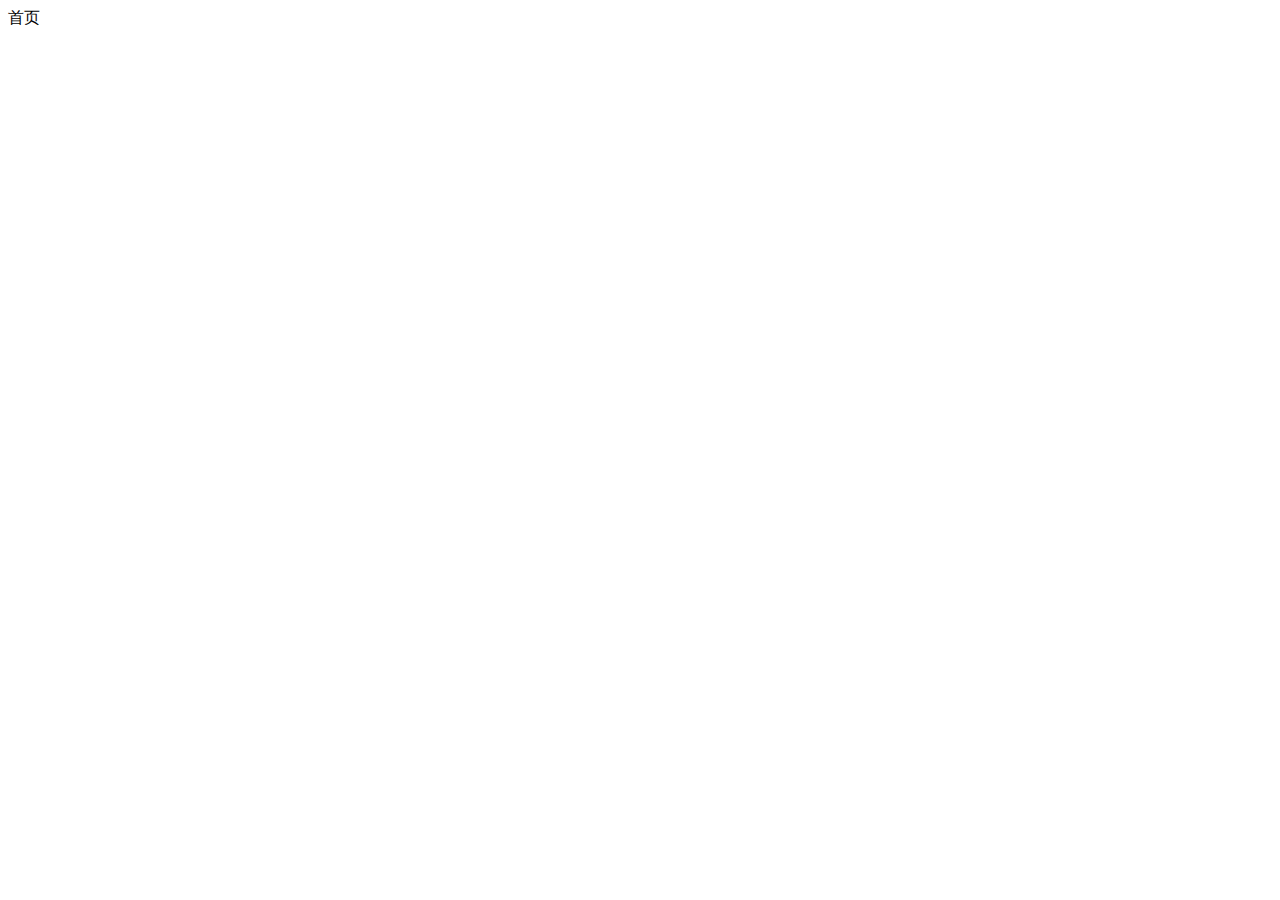
==== index.html @ 0e35ff7c "完成了登录页面" ====
<!DOCTYPE html>
<html lang="en">

<head>
    <meta charset="UTF-8">
    <meta name="viewport" content="width=device-width, initial-scale=1.0">
    <title>Document</title>
</head>

<body>
    <div>首页</div>
</body>

</html>
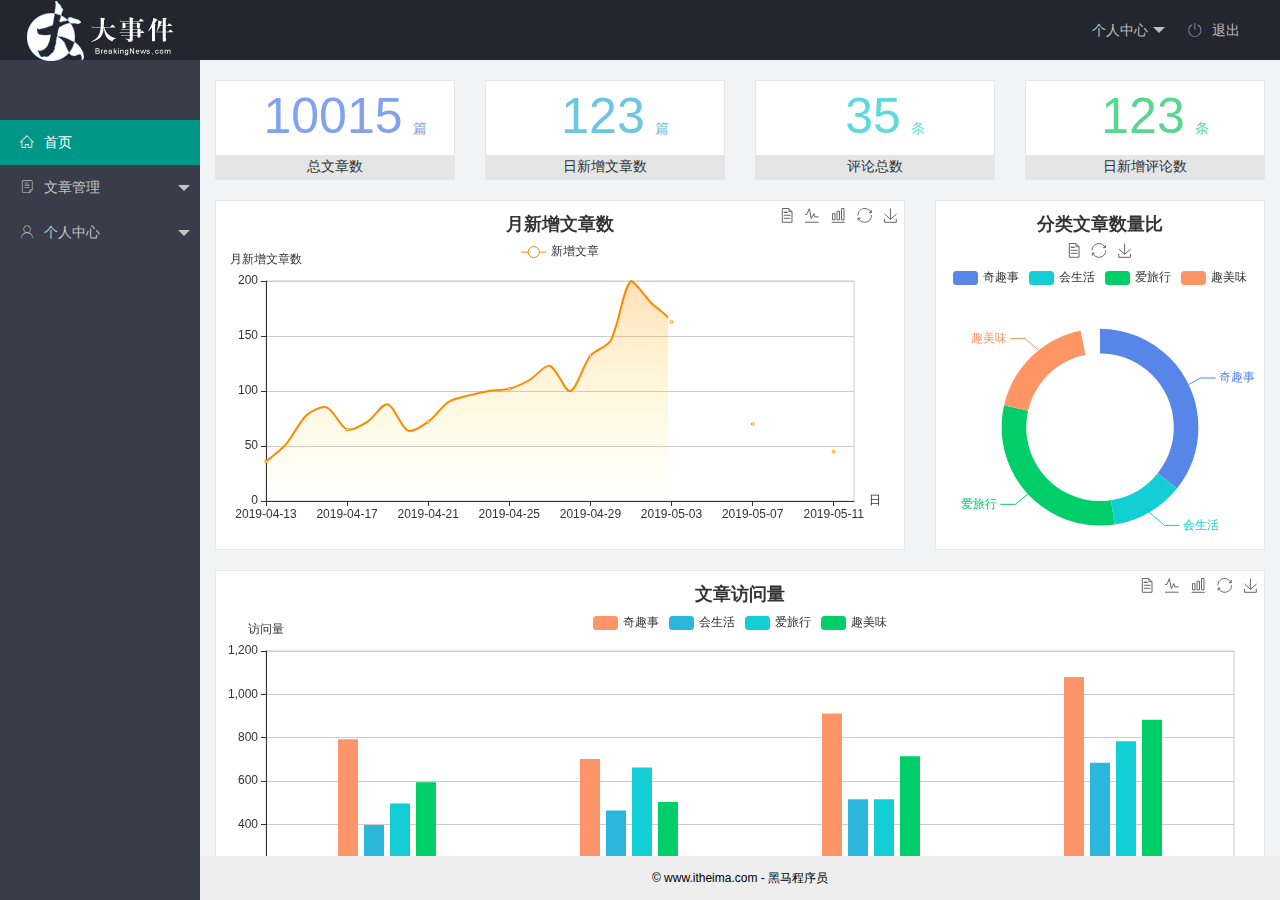
==== commit 827410dd: "完成了渲染首页的功能" ====
--- a/index.html
+++ b/index.html
@@ -1,14 +1,99 @@
 <!DOCTYPE html>
-<html lang="en">
+<html>
 
 <head>
-    <meta charset="UTF-8">
-    <meta name="viewport" content="width=device-width, initial-scale=1.0">
-    <title>Document</title>
+    <meta charset="utf-8">
+    <meta name="viewport" content="width=device-width, initial-scale=1, maximum-scale=1">
+    <title>我的项目</title>
+    <!-- 引入字体图标库 -->
+    <link rel="stylesheet" href="./assets/fonts/iconfont.css">
+    <link rel="stylesheet" href="./assets/lib/layui/css/layui.css">
+    <link rel="stylesheet" href="./assets/css/index.css">
 </head>
 
-<body>
-    <div>首页</div>
+<body class="layui-layout-body">
+    <div class="layui-layout layui-layout-admin">
+        <div class="layui-header">
+            <div class="layui-logo">
+                <img src="./assets/images/logo.png" alt="">
+            </div>
+            <ul class="layui-nav layui-layout-right">
+                <!-- 顶部右侧导航 -->
+                <li class="layui-nav-item">
+                    <a href="javascript:;">
+                        <!-- 图片头像 -->
+                        <img style="display: none;" class="avatar" src="./assets/images/sample.jpg" alt="">
+                        <!-- 字体头像 -->
+                        <span style="display: none;" class="text-avatar">A</span>
+                        <!-- 固定文案 -->
+                        <span class="person-center">个人中心</span>
+                    </a>
+                    <dl class="layui-nav-child">
+                        <dd><a href="">基本资料</a></dd>
+                        <dd><a href="">更换头像</a></dd>
+                        <dd><a href="">重置密码</a></dd>
+                    </dl>
+                </li>
+                <li class="layui-nav-item"><a href="javascript:;" id="logout"><span class="iconfont icon-tuichu"></span>退出</a></li>
+            </ul>
+        </div>
+
+        <div class="layui-side layui-bg-black">
+            <div class="layui-side-scroll">
+                <!-- 左侧导航区域（可配合layui已有的垂直导航） -->
+                <ul class="layui-nav layui-nav-tree" lay-filter="test" lay-shrink="all">
+                    <li class="user-info">
+                        <!-- 图片头像 -->
+                        <img style="display: none;" class="avatar" src="./assets/images/sample.jpg" alt="">
+                        <!-- 字体头像 -->
+                        <span style="display: none;" class="text-avatar">A</span>
+                        <!-- 欢迎文字 -->
+                        <span style="display: none;" class="nickname">欢迎 xxx</span>
+                    </li>
+                    <li class="layui-nav-item layui-nav-itemed layui-this">
+                        <!-- target 指定在 fm 这个命令的 iframe 框架中打开链接 -->
+                        <a target="fm" href="./home/dashboard.html"><span class="iconfont icon-home"></span>首页</a>
+                    </li>
+                    <li class="layui-nav-item">
+                        <a href="javascript:;"><span class="iconfont icon-16"></span>文章管理</a>
+                        <dl class="layui-nav-child">
+                            <dd><a href="" target="fm"><i class="layui-icon layui-icon-app"></i>文章类别</a></dd>
+                            <dd><a href="javascript:;"><i class="layui-icon layui-icon-app"></i>文章列表</a></dd>
+                            <dd><a href="javascript:;"><i class="layui-icon layui-icon-app"></i>发表文章</a></dd>
+                        </dl>
+                    </li>
+                    <li class="layui-nav-item">
+                        <a href="javascript:;"><span class="iconfont icon-user"></span>个人中心</a>
+                        <dl class="layui-nav-child">
+                            <dd><a href="javascript:;"><i class="layui-icon layui-icon-app"></i>基本资料</a></dd>
+                            <dd><a href="javascript:;"><i class="layui-icon layui-icon-app"></i>更换头像</a></dd>
+                            <dd><a href="javascript:;"><i class="layui-icon layui-icon-app"></i>修改密码</a></dd>
+                        </dl>
+                    </li>
+                </ul>
+            </div>
+        </div>
+
+        <div class="layui-body">
+            <!-- 内容主体区域 -->
+            <iframe name="fm" src="./home/dashboard.html" frameborder="0"></iframe>
+        </div>
+
+        <div class="layui-footer">
+            <!-- 底部固定区域 -->
+            © www.itheima.com - 黑马程序员
+        </div>
+    </div>
+    <!-- 引入 axios.js 文件 -->
+    <script src="./assets/lib/axios.js"></script>
+    <!-- 引入 jquery 文件 -->
+    <script src="./assets/lib/jquery.js"></script>
+    <!-- 引入 layui 的 js文件 -->
+    <script src="./assets/lib/layui/layui.all.js"></script>
+    <!-- 引入 全局的 apijs 文件 -->
+    <script src="./assets/js/commonAPI.js"></script>
+    <!-- 引入自己的 js 文件 -->
+    <script src="./assets/js/index.js"></script>
 </body>
 
 </html>--- a/assets/fonts/iconfont.css
+++ b/assets/fonts/iconfont.css
@@ -0,0 +1,37 @@
+@font-face {font-family: "iconfont";
+  src: url('iconfont.eot?t=1576139966484'); /* IE9 */
+  src: url('iconfont.eot?t=1576139966484#iefix') format('embedded-opentype'), /* IE6-IE8 */
+  url('[data-uri]') format('woff2'),
+  url('iconfont.woff?t=1576139966484') format('woff'),
+  url('iconfont.ttf?t=1576139966484') format('truetype'), /* chrome, firefox, opera, Safari, Android, iOS 4.2+ */
+  url('iconfont.svg?t=1576139966484#iconfont') format('svg'); /* iOS 4.1- */
+}
+
+.iconfont {
+  font-family: "iconfont" !important;
+  font-size: 16px;
+  font-style: normal;
+  -webkit-font-smoothing: antialiased;
+  -moz-osx-font-smoothing: grayscale;
+}
+
+.icon-home:before {
+  content: "\e6a9";
+}
+
+.icon-user:before {
+  content: "\e614";
+}
+
+.icon-pinglun:before {
+  content: "\e616";
+}
+
+.icon-tuichu:before {
+  content: "\e865";
+}
+
+.icon-16:before {
+  content: "\e615";
+}
+
--- a/assets/lib/layui/css/layui.css
+++ b/assets/lib/layui/css/layui.css
@@ -0,0 +1,2 @@
+/** layui-v2.5.5 MIT License By https://www.layui.com */
+ .layui-inline,img{display:inline-block;vertical-align:middle}h1,h2,h3,h4,h5,h6{font-weight:400}.layui-edge,.layui-header,.layui-inline,.layui-main{position:relative}.layui-body,.layui-edge,.layui-elip{overflow:hidden}.layui-btn,.layui-edge,.layui-inline,img{vertical-align:middle}.layui-btn,.layui-disabled,.layui-icon,.layui-unselect{-moz-user-select:none;-webkit-user-select:none;-ms-user-select:none}.layui-elip,.layui-form-checkbox span,.layui-form-pane .layui-form-label{text-overflow:ellipsis;white-space:nowrap}.layui-breadcrumb,.layui-tree-btnGroup{visibility:hidden}blockquote,body,button,dd,div,dl,dt,form,h1,h2,h3,h4,h5,h6,input,li,ol,p,pre,td,textarea,th,ul{margin:0;padding:0;-webkit-tap-highlight-color:rgba(0,0,0,0)}a:active,a:hover{outline:0}img{border:none}li{list-style:none}table{border-collapse:collapse;border-spacing:0}h4,h5,h6{font-size:100%}button,input,optgroup,option,select,textarea{font-family:inherit;font-size:inherit;font-style:inherit;font-weight:inherit;outline:0}pre{white-space:pre-wrap;white-space:-moz-pre-wrap;white-space:-pre-wrap;white-space:-o-pre-wrap;word-wrap:break-word}body{line-height:24px;font:14px Helvetica Neue,Helvetica,PingFang SC,Tahoma,Arial,sans-serif}hr{height:1px;margin:10px 0;border:0;clear:both}a{color:#333;text-decoration:none}a:hover{color:#777}a cite{font-style:normal;*cursor:pointer}.layui-border-box,.layui-border-box *{box-sizing:border-box}.layui-box,.layui-box *{box-sizing:content-box}.layui-clear{clear:both;*zoom:1}.layui-clear:after{content:'\20';clear:both;*zoom:1;display:block;height:0}.layui-inline{*display:inline;*zoom:1}.layui-edge{display:inline-block;width:0;height:0;border-width:6px;border-style:dashed;border-color:transparent}.layui-edge-top{top:-4px;border-bottom-color:#999;border-bottom-style:solid}.layui-edge-right{border-left-color:#999;border-left-style:solid}.layui-edge-bottom{top:2px;border-top-color:#999;border-top-style:solid}.layui-edge-left{border-right-color:#999;border-right-style:solid}.layui-disabled,.layui-disabled:hover{color:#d2d2d2!important;cursor:not-allowed!important}.layui-circle{border-radius:100%}.layui-show{display:block!important}.layui-hide{display:none!important}@font-face{font-family:layui-icon;src:url(../font/iconfont.eot?v=250);src:url(../font/iconfont.eot?v=250#iefix) format('embedded-opentype'),url(../font/iconfont.woff2?v=250) format('woff2'),url(../font/iconfont.woff?v=250) format('woff'),url(../font/iconfont.ttf?v=250) format('truetype'),url(../font/iconfont.svg?v=250#layui-icon) format('svg')}.layui-icon{font-family:layui-icon!important;font-size:16px;font-style:normal;-webkit-font-smoothing:antialiased;-moz-osx-font-smoothing:grayscale}.layui-icon-reply-fill:before{content:"\e611"}.layui-icon-set-fill:before{content:"\e614"}.layui-icon-menu-fill:before{content:"\e60f"}.layui-icon-search:before{content:"\e615"}.layui-icon-share:before{content:"\e641"}.layui-icon-set-sm:before{content:"\e620"}.layui-icon-engine:before{content:"\e628"}.layui-icon-close:before{content:"\1006"}.layui-icon-close-fill:before{content:"\1007"}.layui-icon-chart-screen:before{content:"\e629"}.layui-icon-star:before{content:"\e600"}.layui-icon-circle-dot:before{content:"\e617"}.layui-icon-chat:before{content:"\e606"}.layui-icon-release:before{content:"\e609"}.layui-icon-list:before{content:"\e60a"}.layui-icon-chart:before{content:"\e62c"}.layui-icon-ok-circle:before{content:"\1005"}.layui-icon-layim-theme:before{content:"\e61b"}.layui-icon-table:before{content:"\e62d"}.layui-icon-right:before{content:"\e602"}.layui-icon-left:before{content:"\e603"}.layui-icon-cart-simple:before{content:"\e698"}.layui-icon-face-cry:before{content:"\e69c"}.layui-icon-face-smile:before{content:"\e6af"}.layui-icon-survey:before{content:"\e6b2"}.layui-icon-tree:before{content:"\e62e"}.layui-icon-upload-circle:before{content:"\e62f"}.layui-icon-add-circle:before{content:"\e61f"}.layui-icon-download-circle:before{content:"\e601"}.layui-icon-templeate-1:before{content:"\e630"}.layui-icon-util:before{content:"\e631"}.layui-icon-face-surprised:before{content:"\e664"}.layui-icon-edit:before{content:"\e642"}.layui-icon-speaker:before{content:"\e645"}.layui-icon-down:before{content:"\e61a"}.layui-icon-file:before{content:"\e621"}.layui-icon-layouts:before{content:"\e632"}.layui-icon-rate-half:before{content:"\e6c9"}.layui-icon-add-circle-fine:before{content:"\e608"}.layui-icon-prev-circle:before{content:"\e633"}.layui-icon-read:before{content:"\e705"}.layui-icon-404:before{content:"\e61c"}.layui-icon-carousel:before{content:"\e634"}.layui-icon-help:before{content:"\e607"}.layui-icon-code-circle:before{content:"\e635"}.layui-icon-water:before{content:"\e636"}.layui-icon-username:before{content:"\e66f"}.layui-icon-find-fill:before{content:"\e670"}.layui-icon-about:before{content:"\e60b"}.layui-icon-location:before{content:"\e715"}.layui-icon-up:before{content:"\e619"}.layui-icon-pause:before{content:"\e651"}.layui-icon-date:before{content:"\e637"}.layui-icon-layim-uploadfile:before{content:"\e61d"}.layui-icon-delete:before{content:"\e640"}.layui-icon-play:before{content:"\e652"}.layui-icon-top:before{content:"\e604"}.layui-icon-friends:before{content:"\e612"}.layui-icon-refresh-3:before{content:"\e9aa"}.layui-icon-ok:before{content:"\e605"}.layui-icon-layer:before{content:"\e638"}.layui-icon-face-smile-fine:before{content:"\e60c"}.layui-icon-dollar:before{content:"\e659"}.layui-icon-group:before{content:"\e613"}.layui-icon-layim-download:before{content:"\e61e"}.layui-icon-picture-fine:before{content:"\e60d"}.layui-icon-link:before{content:"\e64c"}.layui-icon-diamond:before{content:"\e735"}.layui-icon-log:before{content:"\e60e"}.layui-icon-rate-solid:before{content:"\e67a"}.layui-icon-fonts-del:before{content:"\e64f"}.layui-icon-unlink:before{content:"\e64d"}.layui-icon-fonts-clear:before{content:"\e639"}.layui-icon-triangle-r:before{content:"\e623"}.layui-icon-circle:before{content:"\e63f"}.layui-icon-radio:before{content:"\e643"}.layui-icon-align-center:before{content:"\e647"}.layui-icon-align-right:before{content:"\e648"}.layui-icon-align-left:before{content:"\e649"}.layui-icon-loading-1:before{content:"\e63e"}.layui-icon-return:before{content:"\e65c"}.layui-icon-fonts-strong:before{content:"\e62b"}.layui-icon-upload:before{content:"\e67c"}.layui-icon-dialogue:before{content:"\e63a"}.layui-icon-video:before{content:"\e6ed"}.layui-icon-headset:before{content:"\e6fc"}.layui-icon-cellphone-fine:before{content:"\e63b"}.layui-icon-add-1:before{content:"\e654"}.layui-icon-face-smile-b:before{content:"\e650"}.layui-icon-fonts-html:before{content:"\e64b"}.layui-icon-form:before{content:"\e63c"}.layui-icon-cart:before{content:"\e657"}.layui-icon-camera-fill:before{content:"\e65d"}.layui-icon-tabs:before{content:"\e62a"}.layui-icon-fonts-code:before{content:"\e64e"}.layui-icon-fire:before{content:"\e756"}.layui-icon-set:before{content:"\e716"}.layui-icon-fonts-u:before{content:"\e646"}.layui-icon-triangle-d:before{content:"\e625"}.layui-icon-tips:before{content:"\e702"}.layui-icon-picture:before{content:"\e64a"}.layui-icon-more-vertical:before{content:"\e671"}.layui-icon-flag:before{content:"\e66c"}.layui-icon-loading:before{content:"\e63d"}.layui-icon-fonts-i:before{content:"\e644"}.layui-icon-refresh-1:before{content:"\e666"}.layui-icon-rmb:before{content:"\e65e"}.layui-icon-home:before{content:"\e68e"}.layui-icon-user:before{content:"\e770"}.layui-icon-notice:before{content:"\e667"}.layui-icon-login-weibo:before{content:"\e675"}.layui-icon-voice:before{content:"\e688"}.layui-icon-upload-drag:before{content:"\e681"}.layui-icon-login-qq:before{content:"\e676"}.layui-icon-snowflake:before{content:"\e6b1"}.layui-icon-file-b:before{content:"\e655"}.layui-icon-template:before{content:"\e663"}.layui-icon-auz:before{content:"\e672"}.layui-icon-console:before{content:"\e665"}.layui-icon-app:before{content:"\e653"}.layui-icon-prev:before{content:"\e65a"}.layui-icon-website:before{content:"\e7ae"}.layui-icon-next:before{content:"\e65b"}.layui-icon-component:before{content:"\e857"}.layui-icon-more:before{content:"\e65f"}.layui-icon-login-wechat:before{content:"\e677"}.layui-icon-shrink-right:before{content:"\e668"}.layui-icon-spread-left:before{content:"\e66b"}.layui-icon-camera:before{content:"\e660"}.layui-icon-note:before{content:"\e66e"}.layui-icon-refresh:before{content:"\e669"}.layui-icon-female:before{content:"\e661"}.layui-icon-male:before{content:"\e662"}.layui-icon-password:before{content:"\e673"}.layui-icon-senior:before{content:"\e674"}.layui-icon-theme:before{content:"\e66a"}.layui-icon-tread:before{content:"\e6c5"}.layui-icon-praise:before{content:"\e6c6"}.layui-icon-star-fill:before{content:"\e658"}.layui-icon-rate:before{content:"\e67b"}.layui-icon-template-1:before{content:"\e656"}.layui-icon-vercode:before{content:"\e679"}.layui-icon-cellphone:before{content:"\e678"}.layui-icon-screen-full:before{content:"\e622"}.layui-icon-screen-restore:before{content:"\e758"}.layui-icon-cols:before{content:"\e610"}.layui-icon-export:before{content:"\e67d"}.layui-icon-print:before{content:"\e66d"}.layui-icon-slider:before{content:"\e714"}.layui-icon-addition:before{content:"\e624"}.layui-icon-subtraction:before{content:"\e67e"}.layui-icon-service:before{content:"\e626"}.layui-icon-transfer:before{content:"\e691"}.layui-main{width:1140px;margin:0 auto}.layui-header{z-index:1000;height:60px}.layui-header a:hover{transition:all .5s;-webkit-transition:all .5s}.layui-side{position:fixed;left:0;top:0;bottom:0;z-index:999;width:200px;overflow-x:hidden}.layui-side-scroll{position:relative;width:220px;height:100%;overflow-x:hidden}.layui-body{position:absolute;left:200px;right:0;top:0;bottom:0;z-index:998;width:auto;overflow-y:auto;box-sizing:border-box}.layui-layout-body{overflow:hidden}.layui-layout-admin .layui-header{background-color:#23262E}.layui-layout-admin .layui-side{top:60px;width:200px;overflow-x:hidden}.layui-layout-admin .layui-body{position:fixed;top:60px;bottom:44px}.layui-layout-admin .layui-main{width:auto;margin:0 15px}.layui-layout-admin .layui-footer{position:fixed;left:200px;right:0;bottom:0;height:44px;line-height:44px;padding:0 15px;background-color:#eee}.layui-layout-admin .layui-logo{position:absolute;left:0;top:0;width:200px;height:100%;line-height:60px;text-align:center;color:#009688;font-size:16px}.layui-layout-admin .layui-header .layui-nav{background:0 0}.layui-layout-left{position:absolute!important;left:200px;top:0}.layui-layout-right{position:absolute!important;right:0;top:0}.layui-container{position:relative;margin:0 auto;padding:0 15px;box-sizing:border-box}.layui-fluid{position:relative;margin:0 auto;padding:0 15px}.layui-row:after,.layui-row:before{content:'';display:block;clear:both}.layui-col-lg1,.layui-col-lg10,.layui-col-lg11,.layui-col-lg12,.layui-col-lg2,.layui-col-lg3,.layui-col-lg4,.layui-col-lg5,.layui-col-lg6,.layui-col-lg7,.layui-col-lg8,.layui-col-lg9,.layui-col-md1,.layui-col-md10,.layui-col-md11,.layui-col-md12,.layui-col-md2,.layui-col-md3,.layui-col-md4,.layui-col-md5,.layui-col-md6,.layui-col-md7,.layui-col-md8,.layui-col-md9,.layui-col-sm1,.layui-col-sm10,.layui-col-sm11,.layui-col-sm12,.layui-col-sm2,.layui-col-sm3,.layui-col-sm4,.layui-col-sm5,.layui-col-sm6,.layui-col-sm7,.layui-col-sm8,.layui-col-sm9,.layui-col-xs1,.layui-col-xs10,.layui-col-xs11,.layui-col-xs12,.layui-col-xs2,.layui-col-xs3,.layui-col-xs4,.layui-col-xs5,.layui-col-xs6,.layui-col-xs7,.layui-col-xs8,.layui-col-xs9{position:relative;display:block;box-sizing:border-box}.layui-col-xs1,.layui-col-xs10,.layui-col-xs11,.layui-col-xs12,.layui-col-xs2,.layui-col-xs3,.layui-col-xs4,.layui-col-xs5,.layui-col-xs6,.layui-col-xs7,.layui-col-xs8,.layui-col-xs9{float:left}.layui-col-xs1{width:8.33333333%}.layui-col-xs2{width:16.66666667%}.layui-col-xs3{width:25%}.layui-col-xs4{width:33.33333333%}.layui-col-xs5{width:41.66666667%}.layui-col-xs6{width:50%}.layui-col-xs7{width:58.33333333%}.layui-col-xs8{width:66.66666667%}.layui-col-xs9{width:75%}.layui-col-xs10{width:83.33333333%}.layui-col-xs11{width:91.66666667%}.layui-col-xs12{width:100%}.layui-col-xs-offset1{margin-left:8.33333333%}.layui-col-xs-offset2{margin-left:16.66666667%}.layui-col-xs-offset3{margin-left:25%}.layui-col-xs-offset4{margin-left:33.33333333%}.layui-col-xs-offset5{margin-left:41.66666667%}.layui-col-xs-offset6{margin-left:50%}.layui-col-xs-offset7{margin-left:58.33333333%}.layui-col-xs-offset8{margin-left:66.66666667%}.layui-col-xs-offset9{margin-left:75%}.layui-col-xs-offset10{margin-left:83.33333333%}.layui-col-xs-offset11{margin-left:91.66666667%}.layui-col-xs-offset12{margin-left:100%}@media screen and (max-width:768px){.layui-hide-xs{display:none!important}.layui-show-xs-block{display:block!important}.layui-show-xs-inline{display:inline!important}.layui-show-xs-inline-block{display:inline-block!important}}@media screen and (min-width:768px){.layui-container{width:750px}.layui-hide-sm{display:none!important}.layui-show-sm-block{display:block!important}.layui-show-sm-inline{display:inline!important}.layui-show-sm-inline-block{display:inline-block!important}.layui-col-sm1,.layui-col-sm10,.layui-col-sm11,.layui-col-sm12,.layui-col-sm2,.layui-col-sm3,.layui-col-sm4,.layui-col-sm5,.layui-col-sm6,.layui-col-sm7,.layui-col-sm8,.layui-col-sm9{float:left}.layui-col-sm1{width:8.33333333%}.layui-col-sm2{width:16.66666667%}.layui-col-sm3{width:25%}.layui-col-sm4{width:33.33333333%}.layui-col-sm5{width:41.66666667%}.layui-col-sm6{width:50%}.layui-col-sm7{width:58.33333333%}.layui-col-sm8{width:66.66666667%}.layui-col-sm9{width:75%}.layui-col-sm10{width:83.33333333%}.layui-col-sm11{width:91.66666667%}.layui-col-sm12{width:100%}.layui-col-sm-offset1{margin-left:8.33333333%}.layui-col-sm-offset2{margin-left:16.66666667%}.layui-col-sm-offset3{margin-left:25%}.layui-col-sm-offset4{margin-left:33.33333333%}.layui-col-sm-offset5{margin-left:41.66666667%}.layui-col-sm-offset6{margin-left:50%}.layui-col-sm-offset7{margin-left:58.33333333%}.layui-col-sm-offset8{margin-left:66.66666667%}.layui-col-sm-offset9{margin-left:75%}.layui-col-sm-offset10{margin-left:83.33333333%}.layui-col-sm-offset11{margin-left:91.66666667%}.layui-col-sm-offset12{margin-left:100%}}@media screen and (min-width:992px){.layui-container{width:970px}.layui-hide-md{display:none!important}.layui-show-md-block{display:block!important}.layui-show-md-inline{display:inline!important}.layui-show-md-inline-block{display:inline-block!important}.layui-col-md1,.layui-col-md10,.layui-col-md11,.layui-col-md12,.layui-col-md2,.layui-col-md3,.layui-col-md4,.layui-col-md5,.layui-col-md6,.layui-col-md7,.layui-col-md8,.layui-col-md9{float:left}.layui-col-md1{width:8.33333333%}.layui-col-md2{width:16.66666667%}.layui-col-md3{width:25%}.layui-col-md4{width:33.33333333%}.layui-col-md5{width:41.66666667%}.layui-col-md6{width:50%}.layui-col-md7{width:58.33333333%}.layui-col-md8{width:66.66666667%}.layui-col-md9{width:75%}.layui-col-md10{width:83.33333333%}.layui-col-md11{width:91.66666667%}.layui-col-md12{width:100%}.layui-col-md-offset1{margin-left:8.33333333%}.layui-col-md-offset2{margin-left:16.66666667%}.layui-col-md-offset3{margin-left:25%}.layui-col-md-offset4{margin-left:33.33333333%}.layui-col-md-offset5{margin-left:41.66666667%}.layui-col-md-offset6{margin-left:50%}.layui-col-md-offset7{margin-left:58.33333333%}.layui-col-md-offset8{margin-left:66.66666667%}.layui-col-md-offset9{margin-left:75%}.layui-col-md-offset10{margin-left:83.33333333%}.layui-col-md-offset11{margin-left:91.66666667%}.layui-col-md-offset12{margin-left:100%}}@media screen and (min-width:1200px){.layui-container{width:1170px}.layui-hide-lg{display:none!important}.layui-show-lg-block{display:block!important}.layui-show-lg-inline{display:inline!important}.layui-show-lg-inline-block{display:inline-block!important}.layui-col-lg1,.layui-col-lg10,.layui-col-lg11,.layui-col-lg12,.layui-col-lg2,.layui-col-lg3,.layui-col-lg4,.layui-col-lg5,.layui-col-lg6,.layui-col-lg7,.layui-col-lg8,.layui-col-lg9{float:left}.layui-col-lg1{width:8.33333333%}.layui-col-lg2{width:16.66666667%}.layui-col-lg3{width:25%}.layui-col-lg4{width:33.33333333%}.layui-col-lg5{width:41.66666667%}.layui-col-lg6{width:50%}.layui-col-lg7{width:58.33333333%}.layui-col-lg8{width:66.66666667%}.layui-col-lg9{width:75%}.layui-col-lg10{width:83.33333333%}.layui-col-lg11{width:91.66666667%}.layui-col-lg12{width:100%}.layui-col-lg-offset1{margin-left:8.33333333%}.layui-col-lg-offset2{margin-left:16.66666667%}.layui-col-lg-offset3{margin-left:25%}.layui-col-lg-offset4{margin-left:33.33333333%}.layui-col-lg-offset5{margin-left:41.66666667%}.layui-col-lg-offset6{margin-left:50%}.layui-col-lg-offset7{margin-left:58.33333333%}.layui-col-lg-offset8{margin-left:66.66666667%}.layui-col-lg-offset9{margin-left:75%}.layui-col-lg-offset10{margin-left:83.33333333%}.layui-col-lg-offset11{margin-left:91.66666667%}.layui-col-lg-offset12{margin-left:100%}}.layui-col-space1{margin:-.5px}.layui-col-space1>*{padding:.5px}.layui-col-space3{margin:-1.5px}.layui-col-space3>*{padding:1.5px}.layui-col-space5{margin:-2.5px}.layui-col-space5>*{padding:2.5px}.layui-col-space8{margin:-3.5px}.layui-col-space8>*{padding:3.5px}.layui-col-space10{margin:-5px}.layui-col-space10>*{padding:5px}.layui-col-space12{margin:-6px}.layui-col-space12>*{padding:6px}.layui-col-space15{margin:-7.5px}.layui-col-space15>*{padding:7.5px}.layui-col-space18{margin:-9px}.layui-col-space18>*{padding:9px}.layui-col-space20{margin:-10px}.layui-col-space20>*{padding:10px}.layui-col-space22{margin:-11px}.layui-col-space22>*{padding:11px}.layui-col-space25{margin:-12.5px}.layui-col-space25>*{padding:12.5px}.layui-col-space30{margin:-15px}.layui-col-space30>*{padding:15px}.layui-btn,.layui-input,.layui-select,.layui-textarea,.layui-upload-button{outline:0;-webkit-appearance:none;transition:all .3s;-webkit-transition:all .3s;box-sizing:border-box}.layui-elem-quote{margin-bottom:10px;padding:15px;line-height:22px;border-left:5px solid #009688;border-radius:0 2px 2px 0;background-color:#f2f2f2}.layui-quote-nm{border-style:solid;border-width:1px 1px 1px 5px;background:0 0}.layui-elem-field{margin-bottom:10px;padding:0;border-width:1px;border-style:solid}.layui-elem-field legend{margin-left:20px;padding:0 10px;font-size:20px;font-weight:300}.layui-field-title{margin:10px 0 20px;border-width:1px 0 0}.layui-field-box{padding:10px 15px}.layui-field-title .layui-field-box{padding:10px 0}.layui-progress{position:relative;height:6px;border-radius:20px;background-color:#e2e2e2}.layui-progress-bar{position:absolute;left:0;top:0;width:0;max-width:100%;height:6px;border-radius:20px;text-align:right;background-color:#5FB878;transition:all .3s;-webkit-transition:all .3s}.layui-progress-big,.layui-progress-big .layui-progress-bar{height:18px;line-height:18px}.layui-progress-text{position:relative;top:-20px;line-height:18px;font-size:12px;color:#666}.layui-progress-big .layui-progress-text{position:static;padding:0 10px;color:#fff}.layui-collapse{border-width:1px;border-style:solid;border-radius:2px}.layui-colla-content,.layui-colla-item{border-top-width:1px;border-top-style:solid}.layui-colla-item:first-child{border-top:none}.layui-colla-title{position:relative;height:42px;line-height:42px;padding:0 15px 0 35px;color:#333;background-color:#f2f2f2;cursor:pointer;font-size:14px;overflow:hidden}.layui-colla-content{display:none;padding:10px 15px;line-height:22px;color:#666}.layui-colla-icon{position:absolute;left:15px;top:0;font-size:14px}.layui-card{margin-bottom:15px;border-radius:2px;background-color:#fff;box-shadow:0 1px 2px 0 rgba(0,0,0,.05)}.layui-card:last-child{margin-bottom:0}.layui-card-header{position:relative;height:42px;line-height:42px;padding:0 15px;border-bottom:1px solid #f6f6f6;color:#333;border-radius:2px 2px 0 0;font-size:14px}.layui-bg-black,.layui-bg-blue,.layui-bg-cyan,.layui-bg-green,.layui-bg-orange,.layui-bg-red{color:#fff!important}.layui-card-body{position:relative;padding:10px 15px;line-height:24px}.layui-card-body[pad15]{padding:15px}.layui-card-body[pad20]{padding:20px}.layui-card-body .layui-table{margin:5px 0}.layui-card .layui-tab{margin:0}.layui-panel-window{position:relative;padding:15px;border-radius:0;border-top:5px solid #E6E6E6;background-color:#fff}.layui-auxiliar-moving{position:fixed;left:0;right:0;top:0;bottom:0;width:100%;height:100%;background:0 0;z-index:9999999999}.layui-form-label,.layui-form-mid,.layui-form-select,.layui-input-block,.layui-input-inline,.layui-textarea{position:relative}.layui-bg-red{background-color:#FF5722!important}.layui-bg-orange{background-color:#FFB800!important}.layui-bg-green{background-color:#009688!important}.layui-bg-cyan{background-color:#2F4056!important}.layui-bg-blue{background-color:#1E9FFF!important}.layui-bg-black{background-color:#393D49!important}.layui-bg-gray{background-color:#eee!important;color:#666!important}.layui-badge-rim,.layui-colla-content,.layui-colla-item,.layui-collapse,.layui-elem-field,.layui-form-pane .layui-form-item[pane],.layui-form-pane .layui-form-label,.layui-input,.layui-layedit,.layui-layedit-tool,.layui-quote-nm,.layui-select,.layui-tab-bar,.layui-tab-card,.layui-tab-title,.layui-tab-title .layui-this:after,.layui-textarea{border-color:#e6e6e6}.layui-timeline-item:before,hr{background-color:#e6e6e6}.layui-text{line-height:22px;font-size:14px;color:#666}.layui-text h1,.layui-text h2,.layui-text h3{font-weight:500;color:#333}.layui-text h1{font-size:30px}.layui-text h2{font-size:24px}.layui-text h3{font-size:18px}.layui-text a:not(.layui-btn){color:#01AAED}.layui-text a:not(.layui-btn):hover{text-decoration:underline}.layui-text ul{padding:5px 0 5px 15px}.layui-text ul li{margin-top:5px;list-style-type:disc}.layui-text em,.layui-word-aux{color:#999!important;padding:0 5px!important}.layui-btn{display:inline-block;height:38px;line-height:38px;padding:0 18px;background-color:#009688;color:#fff;white-space:nowrap;text-align:center;font-size:14px;border:none;border-radius:2px;cursor:pointer}.layui-btn:hover{opacity:.8;filter:alpha(opacity=80);color:#fff}.layui-btn:active{opacity:1;filter:alpha(opacity=100)}.layui-btn+.layui-btn{margin-left:10px}.layui-btn-container{font-size:0}.layui-btn-container .layui-btn{margin-right:10px;margin-bottom:10px}.layui-btn-container .layui-btn+.layui-btn{margin-left:0}.layui-table .layui-btn-container .layui-btn{margin-bottom:9px}.layui-btn-radius{border-radius:100px}.layui-btn .layui-icon{margin-right:3px;font-size:18px;vertical-align:bottom;vertical-align:middle\9}.layui-btn-primary{border:1px solid #C9C9C9;background-color:#fff;color:#555}.layui-btn-primary:hover{border-color:#009688;color:#333}.layui-btn-normal{background-color:#1E9FFF}.layui-btn-warm{background-color:#FFB800}.layui-btn-danger{background-color:#FF5722}.layui-btn-checked{background-color:#5FB878}.layui-btn-disabled,.layui-btn-disabled:active,.layui-btn-disabled:hover{border:1px solid #e6e6e6;background-color:#FBFBFB;color:#C9C9C9;cursor:not-allowed;opacity:1}.layui-btn-lg{height:44px;line-height:44px;padding:0 25px;font-size:16px}.layui-btn-sm{height:30px;line-height:30px;padding:0 10px;font-size:12px}.layui-btn-sm i{font-size:16px!important}.layui-btn-xs{height:22px;line-height:22px;padding:0 5px;font-size:12px}.layui-btn-xs i{font-size:14px!important}.layui-btn-group{display:inline-block;vertical-align:middle;font-size:0}.layui-btn-group .layui-btn{margin-left:0!important;margin-right:0!important;border-left:1px solid rgba(255,255,255,.5);border-radius:0}.layui-btn-group .layui-btn-primary{border-left:none}.layui-btn-group .layui-btn-primary:hover{border-color:#C9C9C9;color:#009688}.layui-btn-group .layui-btn:first-child{border-left:none;border-radius:2px 0 0 2px}.layui-btn-group .layui-btn-primary:first-child{border-left:1px solid #c9c9c9}.layui-btn-group .layui-btn:last-child{border-radius:0 2px 2px 0}.layui-btn-group .layui-btn+.layui-btn{margin-left:0}.layui-btn-group+.layui-btn-group{margin-left:10px}.layui-btn-fluid{width:100%}.layui-input,.layui-select,.layui-textarea{height:38px;line-height:1.3;line-height:38px\9;border-width:1px;border-style:solid;background-color:#fff;border-radius:2px}.layui-input::-webkit-input-placeholder,.layui-select::-webkit-input-placeholder,.layui-textarea::-webkit-input-placeholder{line-height:1.3}.layui-input,.layui-textarea{display:block;width:100%;padding-left:10px}.layui-input:hover,.layui-textarea:hover{border-color:#D2D2D2!important}.layui-input:focus,.layui-textarea:focus{border-color:#C9C9C9!important}.layui-textarea{min-height:100px;height:auto;line-height:20px;padding:6px 10px;resize:vertical}.layui-select{padding:0 10px}.layui-form input[type=checkbox],.layui-form input[type=radio],.layui-form select{display:none}.layui-form [lay-ignore]{display:initial}.layui-form-item{margin-bottom:15px;clear:both;*zoom:1}.layui-form-item:after{content:'\20';clear:both;*zoom:1;display:block;height:0}.layui-form-label{float:left;display:block;padding:9px 15px;width:80px;font-weight:400;line-height:20px;text-align:right}.layui-form-label-col{display:block;float:none;padding:9px 0;line-height:20px;text-align:left}.layui-form-item .layui-inline{margin-bottom:5px;margin-right:10px}.layui-input-block{margin-left:110px;min-height:36px}.layui-input-inline{display:inline-block;vertical-align:middle}.layui-form-item .layui-input-inline{float:left;width:190px;margin-right:10px}.layui-form-text .layui-input-inline{width:auto}.layui-form-mid{float:left;display:block;padding:9px 0!important;line-height:20px;margin-right:10px}.layui-form-danger+.layui-form-select .layui-input,.layui-form-danger:focus{border-color:#FF5722!important}.layui-form-select .layui-input{padding-right:30px;cursor:pointer}.layui-form-select .layui-edge{position:absolute;right:10px;top:50%;margin-top:-3px;cursor:pointer;border-width:6px;border-top-color:#c2c2c2;border-top-style:solid;transition:all .3s;-webkit-transition:all .3s}.layui-form-select dl{display:none;position:absolute;left:0;top:42px;padding:5px 0;z-index:899;min-width:100%;border:1px solid #d2d2d2;max-height:300px;overflow-y:auto;background-color:#fff;border-radius:2px;box-shadow:0 2px 4px rgba(0,0,0,.12);box-sizing:border-box}.layui-form-select dl dd,.layui-form-select dl dt{padding:0 10px;line-height:36px;white-space:nowrap;overflow:hidden;text-overflow:ellipsis}.layui-form-select dl dt{font-size:12px;color:#999}.layui-form-select dl dd{cursor:pointer}.layui-form-select dl dd:hover{background-color:#f2f2f2;-webkit-transition:.5s all;transition:.5s all}.layui-form-select .layui-select-group dd{padding-left:20px}.layui-form-select dl dd.layui-select-tips{padding-left:10px!important;color:#999}.layui-form-select dl dd.layui-this{background-color:#5FB878;color:#fff}.layui-form-checkbox,.layui-form-select dl dd.layui-disabled{background-color:#fff}.layui-form-selected dl{display:block}.layui-form-checkbox,.layui-form-checkbox *,.layui-form-switch{display:inline-block;vertical-align:middle}.layui-form-selected .layui-edge{margin-top:-9px;-webkit-transform:rotate(180deg);transform:rotate(180deg);margin-top:-3px\9}:root .layui-form-selected .layui-edge{margin-top:-9px\0/IE9}.layui-form-selectup dl{top:auto;bottom:42px}.layui-select-none{margin:5px 0;text-align:center;color:#999}.layui-select-disabled .layui-disabled{border-color:#eee!important}.layui-select-disabled .layui-edge{border-top-color:#d2d2d2}.layui-form-checkbox{position:relative;height:30px;line-height:30px;margin-right:10px;padding-right:30px;cursor:pointer;font-size:0;-webkit-transition:.1s linear;transition:.1s linear;box-sizing:border-box}.layui-form-checkbox span{padding:0 10px;height:100%;font-size:14px;border-radius:2px 0 0 2px;background-color:#d2d2d2;color:#fff;overflow:hidden}.layui-form-checkbox:hover span{background-color:#c2c2c2}.layui-form-checkbox i{position:absolute;right:0;top:0;width:30px;height:28px;border:1px solid #d2d2d2;border-left:none;border-radius:0 2px 2px 0;color:#fff;font-size:20px;text-align:center}.layui-form-checkbox:hover i{border-color:#c2c2c2;color:#c2c2c2}.layui-form-checked,.layui-form-checked:hover{border-color:#5FB878}.layui-form-checked span,.layui-form-checked:hover span{background-color:#5FB878}.layui-form-checked i,.layui-form-checked:hover i{color:#5FB878}.layui-form-item .layui-form-checkbox{margin-top:4px}.layui-form-checkbox[lay-skin=primary]{height:auto!important;line-height:normal!important;min-width:18px;min-height:18px;border:none!important;margin-right:0;padding-left:28px;padding-right:0;background:0 0}.layui-form-checkbox[lay-skin=primary] span{padding-left:0;padding-right:15px;line-height:18px;background:0 0;color:#666}.layui-form-checkbox[lay-skin=primary] i{right:auto;left:0;width:16px;height:16px;line-height:16px;border:1px solid #d2d2d2;font-size:12px;border-radius:2px;background-color:#fff;-webkit-transition:.1s linear;transition:.1s linear}.layui-form-checkbox[lay-skin=primary]:hover i{border-color:#5FB878;color:#fff}.layui-form-checked[lay-skin=primary] i{border-color:#5FB878!important;background-color:#5FB878;color:#fff}.layui-checkbox-disbaled[lay-skin=primary] span{background:0 0!important;color:#c2c2c2}.layui-checkbox-disbaled[lay-skin=primary]:hover i{border-color:#d2d2d2}.layui-form-item .layui-form-checkbox[lay-skin=primary]{margin-top:10px}.layui-form-switch{position:relative;height:22px;line-height:22px;min-width:35px;padding:0 5px;margin-top:8px;border:1px solid #d2d2d2;border-radius:20px;cursor:pointer;background-color:#fff;-webkit-transition:.1s linear;transition:.1s linear}.layui-form-switch i{position:absolute;left:5px;top:3px;width:16px;height:16px;border-radius:20px;background-color:#d2d2d2;-webkit-transition:.1s linear;transition:.1s linear}.layui-form-switch em{position:relative;top:0;width:25px;margin-left:21px;padding:0!important;text-align:center!important;color:#999!important;font-style:normal!important;font-size:12px}.layui-form-onswitch{border-color:#5FB878;background-color:#5FB878}.layui-checkbox-disbaled,.layui-checkbox-disbaled i{border-color:#e2e2e2!important}.layui-form-onswitch i{left:100%;margin-left:-21px;background-color:#fff}.layui-form-onswitch em{margin-left:5px;margin-right:21px;color:#fff!important}.layui-checkbox-disbaled span{background-color:#e2e2e2!important}.layui-checkbox-disbaled:hover i{color:#fff!important}[lay-radio]{display:none}.layui-form-radio,.layui-form-radio *{display:inline-block;vertical-align:middle}.layui-form-radio{line-height:28px;margin:6px 10px 0 0;padding-right:10px;cursor:pointer;font-size:0}.layui-form-radio *{font-size:14px}.layui-form-radio>i{margin-right:8px;font-size:22px;color:#c2c2c2}.layui-form-radio>i:hover,.layui-form-radioed>i{color:#5FB878}.layui-radio-disbaled>i{color:#e2e2e2!important}.layui-form-pane .layui-form-label{width:110px;padding:8px 15px;height:38px;line-height:20px;border-width:1px;border-style:solid;border-radius:2px 0 0 2px;text-align:center;background-color:#FBFBFB;overflow:hidden;box-sizing:border-box}.layui-form-pane .layui-input-inline{margin-left:-1px}.layui-form-pane .layui-input-block{margin-left:110px;left:-1px}.layui-form-pane .layui-input{border-radius:0 2px 2px 0}.layui-form-pane .layui-form-text .layui-form-label{float:none;width:100%;border-radius:2px;box-sizing:border-box;text-align:left}.layui-form-pane .layui-form-text .layui-input-inline{display:block;margin:0;top:-1px;clear:both}.layui-form-pane .layui-form-text .layui-input-block{margin:0;left:0;top:-1px}.layui-form-pane .layui-form-text .layui-textarea{min-height:100px;border-radius:0 0 2px 2px}.layui-form-pane .layui-form-checkbox{margin:4px 0 4px 10px}.layui-form-pane .layui-form-radio,.layui-form-pane .layui-form-switch{margin-top:6px;margin-left:10px}.layui-form-pane .layui-form-item[pane]{position:relative;border-width:1px;border-style:solid}.layui-form-pane .layui-form-item[pane] .layui-form-label{position:absolute;left:0;top:0;height:100%;border-width:0 1px 0 0}.layui-form-pane .layui-form-item[pane] .layui-input-inline{margin-left:110px}@media screen and (max-width:450px){.layui-form-item .layui-form-label{text-overflow:ellipsis;overflow:hidden;white-space:nowrap}.layui-form-item .layui-inline{display:block;margin-right:0;margin-bottom:20px;clear:both}.layui-form-item .layui-inline:after{content:'\20';clear:both;display:block;height:0}.layui-form-item .layui-input-inline{display:block;float:none;left:-3px;width:auto;margin:0 0 10px 112px}.layui-form-item .layui-input-inline+.layui-form-mid{margin-left:110px;top:-5px;padding:0}.layui-form-item .layui-form-checkbox{margin-right:5px;margin-bottom:5px}}.layui-layedit{border-width:1px;border-style:solid;border-radius:2px}.layui-layedit-tool{padding:3px 5px;border-bottom-width:1px;border-bottom-style:solid;font-size:0}.layedit-tool-fixed{position:fixed;top:0;border-top:1px solid #e2e2e2}.layui-layedit-tool .layedit-tool-mid,.layui-layedit-tool .layui-icon{display:inline-block;vertical-align:middle;text-align:center;font-size:14px}.layui-layedit-tool .layui-icon{position:relative;width:32px;height:30px;line-height:30px;margin:3px 5px;color:#777;cursor:pointer;border-radius:2px}.layui-layedit-tool .layui-icon:hover{color:#393D49}.layui-layedit-tool .layui-icon:active{color:#000}.layui-layedit-tool .layedit-tool-active{background-color:#e2e2e2;color:#000}.layui-layedit-tool .layui-disabled,.layui-layedit-tool .layui-disabled:hover{color:#d2d2d2;cursor:not-allowed}.layui-layedit-tool .layedit-tool-mid{width:1px;height:18px;margin:0 10px;background-color:#d2d2d2}.layedit-tool-html{width:50px!important;font-size:30px!important}.layedit-tool-b,.layedit-tool-code,.layedit-tool-help{font-size:16px!important}.layedit-tool-d,.layedit-tool-face,.layedit-tool-image,.layedit-tool-unlink{font-size:18px!important}.layedit-tool-image input{position:absolute;font-size:0;left:0;top:0;width:100%;height:100%;opacity:.01;filter:Alpha(opacity=1);cursor:pointer}.layui-layedit-iframe iframe{display:block;width:100%}#LAY_layedit_code{overflow:hidden}.layui-laypage{display:inline-block;*display:inline;*zoom:1;vertical-align:middle;margin:10px 0;font-size:0}.layui-laypage>a:first-child,.layui-laypage>a:first-child em{border-radius:2px 0 0 2px}.layui-laypage>a:last-child,.layui-laypage>a:last-child em{border-radius:0 2px 2px 0}.layui-laypage>:first-child{margin-left:0!important}.layui-laypage>:last-child{margin-right:0!important}.layui-laypage a,.layui-laypage button,.layui-laypage input,.layui-laypage select,.layui-laypage span{border:1px solid #e2e2e2}.layui-laypage a,.layui-laypage span{display:inline-block;*display:inline;*zoom:1;vertical-align:middle;padding:0 15px;height:28px;line-height:28px;margin:0 -1px 5px 0;background-color:#fff;color:#333;font-size:12px}.layui-flow-more a *,.layui-laypage input,.layui-table-view select[lay-ignore]{display:inline-block}.layui-laypage a:hover{color:#009688}.layui-laypage em{font-style:normal}.layui-laypage .layui-laypage-spr{color:#999;font-weight:700}.layui-laypage a{text-decoration:none}.layui-laypage .layui-laypage-curr{position:relative}.layui-laypage .layui-laypage-curr em{position:relative;color:#fff}.layui-laypage .layui-laypage-curr .layui-laypage-em{position:absolute;left:-1px;top:-1px;padding:1px;width:100%;height:100%;background-color:#009688}.layui-laypage-em{border-radius:2px}.layui-laypage-next em,.layui-laypage-prev em{font-family:Sim sun;font-size:16px}.layui-laypage .layui-laypage-count,.layui-laypage .layui-laypage-limits,.layui-laypage .layui-laypage-refresh,.layui-laypage .layui-laypage-skip{margin-left:10px;margin-right:10px;padding:0;border:none}.layui-laypage .layui-laypage-limits,.layui-laypage .layui-laypage-refresh{vertical-align:top}.layui-laypage .layui-laypage-refresh i{font-size:18px;cursor:pointer}.layui-laypage select{height:22px;padding:3px;border-radius:2px;cursor:pointer}.layui-laypage .layui-laypage-skip{height:30px;line-height:30px;color:#999}.layui-laypage button,.layui-laypage input{height:30px;line-height:30px;border-radius:2px;vertical-align:top;background-color:#fff;box-sizing:border-box}.layui-laypage input{width:40px;margin:0 10px;padding:0 3px;text-align:center}.layui-laypage input:focus,.layui-laypage select:focus{border-color:#009688!important}.layui-laypage button{margin-left:10px;padding:0 10px;cursor:pointer}.layui-table,.layui-table-view{margin:10px 0}.layui-flow-more{margin:10px 0;text-align:center;color:#999;font-size:14px}.layui-flow-more a{height:32px;line-height:32px}.layui-flow-more a *{vertical-align:top}.layui-flow-more a cite{padding:0 20px;border-radius:3px;background-color:#eee;color:#333;font-style:normal}.layui-flow-more a cite:hover{opacity:.8}.layui-flow-more a i{font-size:30px;color:#737383}.layui-table{width:100%;background-color:#fff;color:#666}.layui-table tr{transition:all .3s;-webkit-transition:all .3s}.layui-table th{text-align:left;font-weight:400}.layui-table tbody tr:hover,.layui-table thead tr,.layui-table-click,.layui-table-header,.layui-table-hover,.layui-table-mend,.layui-table-patch,.layui-table-tool,.layui-table-total,.layui-table-total tr,.layui-table[lay-even] tr:nth-child(even){background-color:#f2f2f2}.layui-table td,.layui-table th,.layui-table-col-set,.layui-table-fixed-r,.layui-table-grid-down,.layui-table-header,.layui-table-page,.layui-table-tips-main,.layui-table-tool,.layui-table-total,.layui-table-view,.layui-table[lay-skin=line],.layui-table[lay-skin=row]{border-width:1px;border-style:solid;border-color:#e6e6e6}.layui-table td,.layui-table th{position:relative;padding:9px 15px;min-height:20px;line-height:20px;font-size:14px}.layui-table[lay-skin=line] td,.layui-table[lay-skin=line] th{border-width:0 0 1px}.layui-table[lay-skin=row] td,.layui-table[lay-skin=row] th{border-width:0 1px 0 0}.layui-table[lay-skin=nob] td,.layui-table[lay-skin=nob] th{border:none}.layui-table img{max-width:100px}.layui-table[lay-size=lg] td,.layui-table[lay-size=lg] th{padding:15px 30px}.layui-table-view .layui-table[lay-size=lg] .layui-table-cell{height:40px;line-height:40px}.layui-table[lay-size=sm] td,.layui-table[lay-size=sm] th{font-size:12px;padding:5px 10px}.layui-table-view .layui-table[lay-size=sm] .layui-table-cell{height:20px;line-height:20px}.layui-table[lay-data]{display:none}.layui-table-box{position:relative;overflow:hidden}.layui-table-view .layui-table{position:relative;width:auto;margin:0}.layui-table-view .layui-table[lay-skin=line]{border-width:0 1px 0 0}.layui-table-view .layui-table[lay-skin=row]{border-width:0 0 1px}.layui-table-view .layui-table td,.layui-table-view .layui-table th{padding:5px 0;border-top:none;border-left:none}.layui-table-view .layui-table th.layui-unselect .layui-table-cell span{cursor:pointer}.layui-table-view .layui-table td{cursor:default}.layui-table-view .layui-table td[data-edit=text]{cursor:text}.layui-table-view .layui-form-checkbox[lay-skin=primary] i{width:18px;height:18px}.layui-table-view .layui-form-radio{line-height:0;padding:0}.layui-table-view .layui-form-radio>i{margin:0;font-size:20px}.layui-table-init{position:absolute;left:0;top:0;width:100%;height:100%;text-align:center;z-index:110}.layui-table-init .layui-icon{position:absolute;left:50%;top:50%;margin:-15px 0 0 -15px;font-size:30px;color:#c2c2c2}.layui-table-header{border-width:0 0 1px;overflow:hidden}.layui-table-header .layui-table{margin-bottom:-1px}.layui-table-tool .layui-inline[lay-event]{position:relative;width:26px;height:26px;padding:5px;line-height:16px;margin-right:10px;text-align:center;color:#333;border:1px solid #ccc;cursor:pointer;-webkit-transition:.5s all;transition:.5s all}.layui-table-tool .layui-inline[lay-event]:hover{border:1px solid #999}.layui-table-tool-temp{padding-right:120px}.layui-table-tool-self{position:absolute;right:17px;top:10px}.layui-table-tool .layui-table-tool-self .layui-inline[lay-event]{margin:0 0 0 10px}.layui-table-tool-panel{position:absolute;top:29px;left:-1px;padding:5px 0;min-width:150px;min-height:40px;border:1px solid #d2d2d2;text-align:left;overflow-y:auto;background-color:#fff;box-shadow:0 2px 4px rgba(0,0,0,.12)}.layui-table-cell,.layui-table-tool-panel li{overflow:hidden;text-overflow:ellipsis;white-space:nowrap}.layui-table-tool-panel li{padding:0 10px;line-height:30px;-webkit-transition:.5s all;transition:.5s all}.layui-table-tool-panel li .layui-form-checkbox[lay-skin=primary]{width:100%;padding-left:28px}.layui-table-tool-panel li:hover{background-color:#f2f2f2}.layui-table-tool-panel li .layui-form-checkbox[lay-skin=primary] i{position:absolute;left:0;top:0}.layui-table-tool-panel li .layui-form-checkbox[lay-skin=primary] span{padding:0}.layui-table-tool .layui-table-tool-self .layui-table-tool-panel{left:auto;right:-1px}.layui-table-col-set{position:absolute;right:0;top:0;width:20px;height:100%;border-width:0 0 0 1px;background-color:#fff}.layui-table-sort{width:10px;height:20px;margin-left:5px;cursor:pointer!important}.layui-table-sort .layui-edge{position:absolute;left:5px;border-width:5px}.layui-table-sort .layui-table-sort-asc{top:3px;border-top:none;border-bottom-style:solid;border-bottom-color:#b2b2b2}.layui-table-sort .layui-table-sort-asc:hover{border-bottom-color:#666}.layui-table-sort .layui-table-sort-desc{bottom:5px;border-bottom:none;border-top-style:solid;border-top-color:#b2b2b2}.layui-table-sort .layui-table-sort-desc:hover{border-top-color:#666}.layui-table-sort[lay-sort=asc] .layui-table-sort-asc{border-bottom-color:#000}.layui-table-sort[lay-sort=desc] .layui-table-sort-desc{border-top-color:#000}.layui-table-cell{height:28px;line-height:28px;padding:0 15px;position:relative;box-sizing:border-box}.layui-table-cell .layui-form-checkbox[lay-skin=primary]{top:-1px;padding:0}.layui-table-cell .layui-table-link{color:#01AAED}.laytable-cell-checkbox,.laytable-cell-numbers,.laytable-cell-radio,.laytable-cell-space{padding:0;text-align:center}.layui-table-body{position:relative;overflow:auto;margin-right:-1px;margin-bottom:-1px}.layui-table-body .layui-none{line-height:26px;padding:15px;text-align:center;color:#999}.layui-table-fixed{position:absolute;left:0;top:0;z-index:101}.layui-table-fixed .layui-table-body{overflow:hidden}.layui-table-fixed-l{box-shadow:0 -1px 8px rgba(0,0,0,.08)}.layui-table-fixed-r{left:auto;right:-1px;border-width:0 0 0 1px;box-shadow:-1px 0 8px rgba(0,0,0,.08)}.layui-table-fixed-r .layui-table-header{position:relative;overflow:visible}.layui-table-mend{position:absolute;right:-49px;top:0;height:100%;width:50px}.layui-table-tool{position:relative;z-index:890;width:100%;min-height:50px;line-height:30px;padding:10px 15px;border-width:0 0 1px}.layui-table-tool .layui-btn-container{margin-bottom:-10px}.layui-table-page,.layui-table-total{border-width:1px 0 0;margin-bottom:-1px;overflow:hidden}.layui-table-page{position:relative;width:100%;padding:7px 7px 0;height:41px;font-size:12px;white-space:nowrap}.layui-table-page>div{height:26px}.layui-table-page .layui-laypage{margin:0}.layui-table-page .layui-laypage a,.layui-table-page .layui-laypage span{height:26px;line-height:26px;margin-bottom:10px;border:none;background:0 0}.layui-table-page .layui-laypage a,.layui-table-page .layui-laypage span.layui-laypage-curr{padding:0 12px}.layui-table-page .layui-laypage span{margin-left:0;padding:0}.layui-table-page .layui-laypage .layui-laypage-prev{margin-left:-7px!important}.layui-table-page .layui-laypage .layui-laypage-curr .layui-laypage-em{left:0;top:0;padding:0}.layui-table-page .layui-laypage button,.layui-table-page .layui-laypage input{height:26px;line-height:26px}.layui-table-page .layui-laypage input{width:40px}.layui-table-page .layui-laypage button{padding:0 10px}.layui-table-page select{height:18px}.layui-table-patch .layui-table-cell{padding:0;width:30px}.layui-table-edit{position:absolute;left:0;top:0;width:100%;height:100%;padding:0 14px 1px;border-radius:0;box-shadow:1px 1px 20px rgba(0,0,0,.15)}.layui-table-edit:focus{border-color:#5FB878!important}select.layui-table-edit{padding:0 0 0 10px;border-color:#C9C9C9}.layui-table-view .layui-form-checkbox,.layui-table-view .layui-form-radio,.layui-table-view .layui-form-switch{top:0;margin:0;box-sizing:content-box}.layui-table-view .layui-form-checkbox{top:-1px;height:26px;line-height:26px}.layui-table-view .layui-form-checkbox i{height:26px}.layui-table-grid .layui-table-cell{overflow:visible}.layui-table-grid-down{position:absolute;top:0;right:0;width:26px;height:100%;padding:5px 0;border-width:0 0 0 1px;text-align:center;background-color:#fff;color:#999;cursor:pointer}.layui-table-grid-down .layui-icon{position:absolute;top:50%;left:50%;margin:-8px 0 0 -8px}.layui-table-grid-down:hover{background-color:#fbfbfb}body .layui-table-tips .layui-layer-content{background:0 0;padding:0;box-shadow:0 1px 6px rgba(0,0,0,.12)}.layui-table-tips-main{margin:-44px 0 0 -1px;max-height:150px;padding:8px 15px;font-size:14px;overflow-y:scroll;background-color:#fff;color:#666}.layui-table-tips-c{position:absolute;right:-3px;top:-13px;width:20px;height:20px;padding:3px;cursor:pointer;background-color:#666;border-radius:50%;color:#fff}.layui-table-tips-c:hover{background-color:#777}.layui-table-tips-c:before{position:relative;right:-2px}.layui-upload-file{display:none!important;opacity:.01;filter:Alpha(opacity=1)}.layui-upload-drag,.layui-upload-form,.layui-upload-wrap{display:inline-block}.layui-upload-list{margin:10px 0}.layui-upload-choose{padding:0 10px;color:#999}.layui-upload-drag{position:relative;padding:30px;border:1px dashed #e2e2e2;background-color:#fff;text-align:center;cursor:pointer;color:#999}.layui-upload-drag .layui-icon{font-size:50px;color:#009688}.layui-upload-drag[lay-over]{border-color:#009688}.layui-upload-iframe{position:absolute;width:0;height:0;border:0;visibility:hidden}.layui-upload-wrap{position:relative;vertical-align:middle}.layui-upload-wrap .layui-upload-file{display:block!important;position:absolute;left:0;top:0;z-index:10;font-size:100px;width:100%;height:100%;opacity:.01;filter:Alpha(opacity=1);cursor:pointer}.layui-transfer-active,.layui-transfer-box{display:inline-block;vertical-align:middle}.layui-transfer-box,.layui-transfer-header,.layui-transfer-search{border-width:0;border-style:solid;border-color:#e6e6e6}.layui-transfer-box{position:relative;border-width:1px;width:200px;height:360px;border-radius:2px;background-color:#fff}.layui-transfer-box .layui-form-checkbox{width:100%;margin:0!important}.layui-transfer-header{height:38px;line-height:38px;padding:0 10px;border-bottom-width:1px}.layui-transfer-search{position:relative;padding:10px;border-bottom-width:1px}.layui-transfer-search .layui-input{height:32px;padding-left:30px;font-size:12px}.layui-transfer-search .layui-icon-search{position:absolute;left:20px;top:50%;margin-top:-8px;color:#666}.layui-transfer-active{margin:0 15px}.layui-transfer-active .layui-btn{display:block;margin:0;padding:0 15px;background-color:#5FB878;border-color:#5FB878;color:#fff}.layui-transfer-active .layui-btn-disabled{background-color:#FBFBFB;border-color:#e6e6e6;color:#C9C9C9}.layui-transfer-active .layui-btn:first-child{margin-bottom:15px}.layui-transfer-active .layui-btn .layui-icon{margin:0;font-size:14px!important}.layui-transfer-data{padding:5px 0;overflow:auto}.layui-transfer-data li{height:32px;line-height:32px;padding:0 10px}.layui-transfer-data li:hover{background-color:#f2f2f2;transition:.5s all}.layui-transfer-data .layui-none{padding:15px 10px;text-align:center;color:#999}.layui-nav{position:relative;padding:0 20px;background-color:#393D49;color:#fff;border-radius:2px;font-size:0;box-sizing:border-box}.layui-nav *{font-size:14px}.layui-nav .layui-nav-item{position:relative;display:inline-block;*display:inline;*zoom:1;vertical-align:middle;line-height:60px}.layui-nav .layui-nav-item a{display:block;padding:0 20px;color:#fff;color:rgba(255,255,255,.7);transition:all .3s;-webkit-transition:all .3s}.layui-nav .layui-this:after,.layui-nav-bar,.layui-nav-tree .layui-nav-itemed:after{position:absolute;left:0;top:0;width:0;height:5px;background-color:#5FB878;transition:all .2s;-webkit-transition:all .2s}.layui-nav-bar{z-index:1000}.layui-nav .layui-nav-item a:hover,.layui-nav .layui-this a{color:#fff}.layui-nav .layui-this:after{content:'';top:auto;bottom:0;width:100%}.layui-nav-img{width:30px;height:30px;margin-right:10px;border-radius:50%}.layui-nav .layui-nav-more{content:'';width:0;height:0;border-style:solid dashed dashed;border-color:#fff transparent transparent;overflow:hidden;cursor:pointer;transition:all .2s;-webkit-transition:all .2s;position:absolute;top:50%;right:3px;margin-top:-3px;border-width:6px;border-top-color:rgba(255,255,255,.7)}.layui-nav .layui-nav-mored,.layui-nav-itemed>a .layui-nav-more{margin-top:-9px;border-style:dashed dashed solid;border-color:transparent transparent #fff}.layui-nav-child{display:none;position:absolute;left:0;top:65px;min-width:100%;line-height:36px;padding:5px 0;box-shadow:0 2px 4px rgba(0,0,0,.12);border:1px solid #d2d2d2;background-color:#fff;z-index:100;border-radius:2px;white-space:nowrap}.layui-nav .layui-nav-child a{color:#333}.layui-nav .layui-nav-child a:hover{background-color:#f2f2f2;color:#000}.layui-nav-child dd{position:relative}.layui-nav .layui-nav-child dd.layui-this a,.layui-nav-child dd.layui-this{background-color:#5FB878;color:#fff}.layui-nav-child dd.layui-this:after{display:none}.layui-nav-tree{width:200px;padding:0}.layui-nav-tree .layui-nav-item{display:block;width:100%;line-height:45px}.layui-nav-tree .layui-nav-item a{position:relative;height:45px;line-height:45px;text-overflow:ellipsis;overflow:hidden;white-space:nowrap}.layui-nav-tree .layui-nav-item a:hover{background-color:#4E5465}.layui-nav-tree .layui-nav-bar{width:5px;height:0;background-color:#009688}.layui-nav-tree .layui-nav-child dd.layui-this,.layui-nav-tree .layui-nav-child dd.layui-this a,.layui-nav-tree .layui-this,.layui-nav-tree .layui-this>a,.layui-nav-tree .layui-this>a:hover{background-color:#009688;color:#fff}.layui-nav-tree .layui-this:after{display:none}.layui-nav-itemed>a,.layui-nav-tree .layui-nav-title a,.layui-nav-tree .layui-nav-title a:hover{color:#fff!important}.layui-nav-tree .layui-nav-child{position:relative;z-index:0;top:0;border:none;box-shadow:none}.layui-nav-tree .layui-nav-child a{height:40px;line-height:40px;color:#fff;color:rgba(255,255,255,.7)}.layui-nav-tree .layui-nav-child,.layui-nav-tree .layui-nav-child a:hover{background:0 0;color:#fff}.layui-nav-tree .layui-nav-more{right:10px}.layui-nav-itemed>.layui-nav-child{display:block;padding:0;background-color:rgba(0,0,0,.3)!important}.layui-nav-itemed>.layui-nav-child>.layui-this>.layui-nav-child{display:block}.layui-nav-side{position:fixed;top:0;bottom:0;left:0;overflow-x:hidden;z-index:999}.layui-bg-blue .layui-nav-bar,.layui-bg-blue .layui-nav-itemed:after,.layui-bg-blue .layui-this:after{background-color:#93D1FF}.layui-bg-blue .layui-nav-child dd.layui-this{background-color:#1E9FFF}.layui-bg-blue .layui-nav-itemed>a,.layui-nav-tree.layui-bg-blue .layui-nav-title a,.layui-nav-tree.layui-bg-blue .layui-nav-title a:hover{background-color:#007DDB!important}.layui-breadcrumb{font-size:0}.layui-breadcrumb>*{font-size:14px}.layui-breadcrumb a{color:#999!important}.layui-breadcrumb a:hover{color:#5FB878!important}.layui-breadcrumb a cite{color:#666;font-style:normal}.layui-breadcrumb span[lay-separator]{margin:0 10px;color:#999}.layui-tab{margin:10px 0;text-align:left!important}.layui-tab[overflow]>.layui-tab-title{overflow:hidden}.layui-tab-title{position:relative;left:0;height:40px;white-space:nowrap;font-size:0;border-bottom-width:1px;border-bottom-style:solid;transition:all .2s;-webkit-transition:all .2s}.layui-tab-title li{display:inline-block;*display:inline;*zoom:1;vertical-align:middle;font-size:14px;transition:all .2s;-webkit-transition:all .2s;position:relative;line-height:40px;min-width:65px;padding:0 15px;text-align:center;cursor:pointer}.layui-tab-title li a{display:block}.layui-tab-title .layui-this{color:#000}.layui-tab-title .layui-this:after{position:absolute;left:0;top:0;content:'';width:100%;height:41px;border-width:1px;border-style:solid;border-bottom-color:#fff;border-radius:2px 2px 0 0;box-sizing:border-box;pointer-events:none}.layui-tab-bar{position:absolute;right:0;top:0;z-index:10;width:30px;height:39px;line-height:39px;border-width:1px;border-style:solid;border-radius:2px;text-align:center;background-color:#fff;cursor:pointer}.layui-tab-bar .layui-icon{position:relative;display:inline-block;top:3px;transition:all .3s;-webkit-transition:all .3s}.layui-tab-item{display:none}.layui-tab-more{padding-right:30px;height:auto!important;white-space:normal!important}.layui-tab-more li.layui-this:after{border-bottom-color:#e2e2e2;border-radius:2px}.layui-tab-more .layui-tab-bar .layui-icon{top:-2px;top:3px\9;-webkit-transform:rotate(180deg);transform:rotate(180deg)}:root .layui-tab-more .layui-tab-bar .layui-icon{top:-2px\0/IE9}.layui-tab-content{padding:10px}.layui-tab-title li .layui-tab-close{position:relative;display:inline-block;width:18px;height:18px;line-height:20px;margin-left:8px;top:1px;text-align:center;font-size:14px;color:#c2c2c2;transition:all .2s;-webkit-transition:all .2s}.layui-tab-title li .layui-tab-close:hover{border-radius:2px;background-color:#FF5722;color:#fff}.layui-tab-brief>.layui-tab-title .layui-this{color:#009688}.layui-tab-brief>.layui-tab-more li.layui-this:after,.layui-tab-brief>.layui-tab-title .layui-this:after{border:none;border-radius:0;border-bottom:2px solid #5FB878}.layui-tab-brief[overflow]>.layui-tab-title .layui-this:after{top:-1px}.layui-tab-card{border-width:1px;border-style:solid;border-radius:2px;box-shadow:0 2px 5px 0 rgba(0,0,0,.1)}.layui-tab-card>.layui-tab-title{background-color:#f2f2f2}.layui-tab-card>.layui-tab-title li{margin-right:-1px;margin-left:-1px}.layui-tab-card>.layui-tab-title .layui-this{background-color:#fff}.layui-tab-card>.layui-tab-title .layui-this:after{border-top:none;border-width:1px;border-bottom-color:#fff}.layui-tab-card>.layui-tab-title .layui-tab-bar{height:40px;line-height:40px;border-radius:0;border-top:none;border-right:none}.layui-tab-card>.layui-tab-more .layui-this{background:0 0;color:#5FB878}.layui-tab-card>.layui-tab-more .layui-this:after{border:none}.layui-timeline{padding-left:5px}.layui-timeline-item{position:relative;padding-bottom:20px}.layui-timeline-axis{position:absolute;left:-5px;top:0;z-index:10;width:20px;height:20px;line-height:20px;background-color:#fff;color:#5FB878;border-radius:50%;text-align:center;cursor:pointer}.layui-timeline-axis:hover{color:#FF5722}.layui-timeline-item:before{content:'';position:absolute;left:5px;top:0;z-index:0;width:1px;height:100%}.layui-timeline-item:last-child:before{display:none}.layui-timeline-item:first-child:before{display:block}.layui-timeline-content{padding-left:25px}.layui-timeline-title{position:relative;margin-bottom:10px}.layui-badge,.layui-badge-dot,.layui-badge-rim{position:relative;display:inline-block;padding:0 6px;font-size:12px;text-align:center;background-color:#FF5722;color:#fff;border-radius:2px}.layui-badge{height:18px;line-height:18px}.layui-badge-dot{width:8px;height:8px;padding:0;border-radius:50%}.layui-badge-rim{height:18px;line-height:18px;border-width:1px;border-style:solid;background-color:#fff;color:#666}.layui-btn .layui-badge,.layui-btn .layui-badge-dot{margin-left:5px}.layui-nav .layui-badge,.layui-nav .layui-badge-dot{position:absolute;top:50%;margin:-8px 6px 0}.layui-tab-title .layui-badge,.layui-tab-title .layui-badge-dot{left:5px;top:-2px}.layui-carousel{position:relative;left:0;top:0;background-color:#f8f8f8}.layui-carousel>[carousel-item]{position:relative;width:100%;height:100%;overflow:hidden}.layui-carousel>[carousel-item]:before{position:absolute;content:'\e63d';left:50%;top:50%;width:100px;line-height:20px;margin:-10px 0 0 -50px;text-align:center;color:#c2c2c2;font-family:layui-icon!important;font-size:30px;font-style:normal;-webkit-font-smoothing:antialiased;-moz-osx-font-smoothing:grayscale}.layui-carousel>[carousel-item]>*{display:none;position:absolute;left:0;top:0;width:100%;height:100%;background-color:#f8f8f8;transition-duration:.3s;-webkit-transition-duration:.3s}.layui-carousel-updown>*{-webkit-transition:.3s ease-in-out up;transition:.3s ease-in-out up}.layui-carousel-arrow{display:none\9;opacity:0;position:absolute;left:10px;top:50%;margin-top:-18px;width:36px;height:36px;line-height:36px;text-align:center;font-size:20px;border:0;border-radius:50%;background-color:rgba(0,0,0,.2);color:#fff;-webkit-transition-duration:.3s;transition-duration:.3s;cursor:pointer}.layui-carousel-arrow[lay-type=add]{left:auto!important;right:10px}.layui-carousel:hover .layui-carousel-arrow[lay-type=add],.layui-carousel[lay-arrow=always] .layui-carousel-arrow[lay-type=add]{right:20px}.layui-carousel[lay-arrow=always] .layui-carousel-arrow{opacity:1;left:20px}.layui-carousel[lay-arrow=none] .layui-carousel-arrow{display:none}.layui-carousel-arrow:hover,.layui-carousel-ind ul:hover{background-color:rgba(0,0,0,.35)}.layui-carousel:hover .layui-carousel-arrow{display:block\9;opacity:1;left:20px}.layui-carousel-ind{position:relative;top:-35px;width:100%;line-height:0!important;text-align:center;font-size:0}.layui-carousel[lay-indicator=outside]{margin-bottom:30px}.layui-carousel[lay-indicator=outside] .layui-carousel-ind{top:10px}.layui-carousel[lay-indicator=outside] .layui-carousel-ind ul{background-color:rgba(0,0,0,.5)}.layui-carousel[lay-indicator=none] .layui-carousel-ind{display:none}.layui-carousel-ind ul{display:inline-block;padding:5px;background-color:rgba(0,0,0,.2);border-radius:10px;-webkit-transition-duration:.3s;transition-duration:.3s}.layui-carousel-ind li{display:inline-block;width:10px;height:10px;margin:0 3px;font-size:14px;background-color:#e2e2e2;background-color:rgba(255,255,255,.5);border-radius:50%;cursor:pointer;-webkit-transition-duration:.3s;transition-duration:.3s}.layui-carousel-ind li:hover{background-color:rgba(255,255,255,.7)}.layui-carousel-ind li.layui-this{background-color:#fff}.layui-carousel>[carousel-item]>.layui-carousel-next,.layui-carousel>[carousel-item]>.layui-carousel-prev,.layui-carousel>[carousel-item]>.layui-this{display:block}.layui-carousel>[carousel-item]>.layui-this{left:0}.layui-carousel>[carousel-item]>.layui-carousel-prev{left:-100%}.layui-carousel>[carousel-item]>.layui-carousel-next{left:100%}.layui-carousel>[carousel-item]>.layui-carousel-next.layui-carousel-left,.layui-carousel>[carousel-item]>.layui-carousel-prev.layui-carousel-right{left:0}.layui-carousel>[carousel-item]>.layui-this.layui-carousel-left{left:-100%}.layui-carousel>[carousel-item]>.layui-this.layui-carousel-right{left:100%}.layui-carousel[lay-anim=updown] .layui-carousel-arrow{left:50%!important;top:20px;margin:0 0 0 -18px}.layui-carousel[lay-anim=updown]>[carousel-item]>*,.layui-carousel[lay-anim=fade]>[carousel-item]>*{left:0!important}.layui-carousel[lay-anim=updown] .layui-carousel-arrow[lay-type=add]{top:auto!important;bottom:20px}.layui-carousel[lay-anim=updown] .layui-carousel-ind{position:absolute;top:50%;right:20px;width:auto;height:auto}.layui-carousel[lay-anim=updown] .layui-carousel-ind ul{padding:3px 5px}.layui-carousel[lay-anim=updown] .layui-carousel-ind li{display:block;margin:6px 0}.layui-carousel[lay-anim=updown]>[carousel-item]>.layui-this{top:0}.layui-carousel[lay-anim=updown]>[carousel-item]>.layui-carousel-prev{top:-100%}.layui-carousel[lay-anim=updown]>[carousel-item]>.layui-carousel-next{top:100%}.layui-carousel[lay-anim=updown]>[carousel-item]>.layui-carousel-next.layui-carousel-left,.layui-carousel[lay-anim=updown]>[carousel-item]>.layui-carousel-prev.layui-carousel-right{top:0}.layui-carousel[lay-anim=updown]>[carousel-item]>.layui-this.layui-carousel-left{top:-100%}.layui-carousel[lay-anim=updown]>[carousel-item]>.layui-this.layui-carousel-right{top:100%}.layui-carousel[lay-anim=fade]>[carousel-item]>.layui-carousel-next,.layui-carousel[lay-anim=fade]>[carousel-item]>.layui-carousel-prev{opacity:0}.layui-carousel[lay-anim=fade]>[carousel-item]>.layui-carousel-next.layui-carousel-left,.layui-carousel[lay-anim=fade]>[carousel-item]>.layui-carousel-prev.layui-carousel-right{opacity:1}.layui-carousel[lay-anim=fade]>[carousel-item]>.layui-this.layui-carousel-left,.layui-carousel[lay-anim=fade]>[carousel-item]>.layui-this.layui-carousel-right{opacity:0}.layui-fixbar{position:fixed;right:15px;bottom:15px;z-index:999999}.layui-fixbar li{width:50px;height:50px;line-height:50px;margin-bottom:1px;text-align:center;cursor:pointer;font-size:30px;background-color:#9F9F9F;color:#fff;border-radius:2px;opacity:.95}.layui-fixbar li:hover{opacity:.85}.layui-fixbar li:active{opacity:1}.layui-fixbar .layui-fixbar-top{display:none;font-size:40px}body .layui-util-face{border:none;background:0 0}body .layui-util-face .layui-layer-content{padding:0;background-color:#fff;color:#666;box-shadow:none}.layui-util-face .layui-layer-TipsG{display:none}.layui-util-face ul{position:relative;width:372px;padding:10px;border:1px solid #D9D9D9;background-color:#fff;box-shadow:0 0 20px rgba(0,0,0,.2)}.layui-util-face ul li{cursor:pointer;float:left;border:1px solid #e8e8e8;height:22px;width:26px;overflow:hidden;margin:-1px 0 0 -1px;padding:4px 2px;text-align:center}.layui-util-face ul li:hover{position:relative;z-index:2;border:1px solid #eb7350;background:#fff9ec}.layui-code{position:relative;margin:10px 0;padding:15px;line-height:20px;border:1px solid #ddd;border-left-width:6px;background-color:#F2F2F2;color:#333;font-family:Courier New;font-size:12px}.layui-rate,.layui-rate *{display:inline-block;vertical-align:middle}.layui-rate{padding:10px 5px 10px 0;font-size:0}.layui-rate li i.layui-icon{font-size:20px;color:#FFB800;margin-right:5px;transition:all .3s;-webkit-transition:all .3s}.layui-rate li i:hover{cursor:pointer;transform:scale(1.12);-webkit-transform:scale(1.12)}.layui-rate[readonly] li i:hover{cursor:default;transform:scale(1)}.layui-colorpicker{width:26px;height:26px;border:1px solid #e6e6e6;padding:5px;border-radius:2px;line-height:24px;display:inline-block;cursor:pointer;transition:all .3s;-webkit-transition:all .3s}.layui-colorpicker:hover{border-color:#d2d2d2}.layui-colorpicker.layui-colorpicker-lg{width:34px;height:34px;line-height:32px}.layui-colorpicker.layui-colorpicker-sm{width:24px;height:24px;line-height:22px}.layui-colorpicker.layui-colorpicker-xs{width:22px;height:22px;line-height:20px}.layui-colorpicker-trigger-bgcolor{display:block;background:url([data-uri]);border-radius:2px}.layui-colorpicker-trigger-span{display:block;height:100%;box-sizing:border-box;border:1px solid rgba(0,0,0,.15);border-radius:2px;text-align:center}.layui-colorpicker-trigger-i{display:inline-block;color:#FFF;font-size:12px}.layui-colorpicker-trigger-i.layui-icon-close{color:#999}.layui-colorpicker-main{position:absolute;z-index:66666666;width:280px;padding:7px;background:#FFF;border:1px solid #d2d2d2;border-radius:2px;box-shadow:0 2px 4px rgba(0,0,0,.12)}.layui-colorpicker-main-wrapper{height:180px;position:relative}.layui-colorpicker-basis{width:260px;height:100%;position:relative}.layui-colorpicker-basis-white{width:100%;height:100%;position:absolute;top:0;left:0;background:linear-gradient(90deg,#FFF,hsla(0,0%,100%,0))}.layui-colorpicker-basis-black{width:100%;height:100%;position:absolute;top:0;left:0;background:linear-gradient(0deg,#000,transparent)}.layui-colorpicker-basis-cursor{width:10px;height:10px;border:1px solid #FFF;border-radius:50%;position:absolute;top:-3px;right:-3px;cursor:pointer}.layui-colorpicker-side{position:absolute;top:0;right:0;width:12px;height:100%;background:linear-gradient(red,#FF0,#0F0,#0FF,#00F,#F0F,red)}.layui-colorpicker-side-slider{width:100%;height:5px;box-shadow:0 0 1px #888;box-sizing:border-box;background:#FFF;border-radius:1px;border:1px solid #f0f0f0;cursor:pointer;position:absolute;left:0}.layui-colorpicker-main-alpha{display:none;height:12px;margin-top:7px;background:url([data-uri])}.layui-colorpicker-alpha-bgcolor{height:100%;position:relative}.layui-colorpicker-alpha-slider{width:5px;height:100%;box-shadow:0 0 1px #888;box-sizing:border-box;background:#FFF;border-radius:1px;border:1px solid #f0f0f0;cursor:pointer;position:absolute;top:0}.layui-colorpicker-main-pre{padding-top:7px;font-size:0}.layui-colorpicker-pre{width:20px;height:20px;border-radius:2px;display:inline-block;margin-left:6px;margin-bottom:7px;cursor:pointer}.layui-colorpicker-pre:nth-child(11n+1){margin-left:0}.layui-colorpicker-pre-isalpha{background:url([data-uri])}.layui-colorpicker-pre.layui-this{box-shadow:0 0 3px 2px rgba(0,0,0,.15)}.layui-colorpicker-pre>div{height:100%;border-radius:2px}.layui-colorpicker-main-input{text-align:right;padding-top:7px}.layui-colorpicker-main-input .layui-btn-container .layui-btn{margin:0 0 0 10px}.layui-colorpicker-main-input div.layui-inline{float:left;margin-right:10px;font-size:14px}.layui-colorpicker-main-input input.layui-input{width:150px;height:30px;color:#666}.layui-slider{height:4px;background:#e2e2e2;border-radius:3px;position:relative;cursor:pointer}.layui-slider-bar{border-radius:3px;position:absolute;height:100%}.layui-slider-step{position:absolute;top:0;width:4px;height:4px;border-radius:50%;background:#FFF;-webkit-transform:translateX(-50%);transform:translateX(-50%)}.layui-slider-wrap{width:36px;height:36px;position:absolute;top:-16px;-webkit-transform:translateX(-50%);transform:translateX(-50%);z-index:10;text-align:center}.layui-slider-wrap-btn{width:12px;height:12px;border-radius:50%;background:#FFF;display:inline-block;vertical-align:middle;cursor:pointer;transition:.3s}.layui-slider-wrap:after{content:"";height:100%;display:inline-block;vertical-align:middle}.layui-slider-wrap-btn.layui-slider-hover,.layui-slider-wrap-btn:hover{transform:scale(1.2)}.layui-slider-wrap-btn.layui-disabled:hover{transform:scale(1)!important}.layui-slider-tips{position:absolute;top:-42px;z-index:66666666;white-space:nowrap;display:none;-webkit-transform:translateX(-50%);transform:translateX(-50%);color:#FFF;background:#000;border-radius:3px;height:25px;line-height:25px;padding:0 10px}.layui-slider-tips:after{content:'';position:absolute;bottom:-12px;left:50%;margin-left:-6px;width:0;height:0;border-width:6px;border-style:solid;border-color:#000 transparent transparent}.layui-slider-input{width:70px;height:32px;border:1px solid #e6e6e6;border-radius:3px;font-size:16px;line-height:32px;position:absolute;right:0;top:-15px}.layui-slider-input-btn{display:none;position:absolute;top:0;right:0;width:20px;height:100%;border-left:1px solid #d2d2d2}.layui-slider-input-btn i{cursor:pointer;position:absolute;right:0;bottom:0;width:20px;height:50%;font-size:12px;line-height:16px;text-align:center;color:#999}.layui-slider-input-btn i:first-child{top:0;border-bottom:1px solid #d2d2d2}.layui-slider-input-txt{height:100%;font-size:14px}.layui-slider-input-txt input{height:100%;border:none}.layui-slider-input-btn i:hover{color:#009688}.layui-slider-vertical{width:4px;margin-left:34px}.layui-slider-vertical .layui-slider-bar{width:4px}.layui-slider-vertical .layui-slider-step{top:auto;left:0;-webkit-transform:translateY(50%);transform:translateY(50%)}.layui-slider-vertical .layui-slider-wrap{top:auto;left:-16px;-webkit-transform:translateY(50%);transform:translateY(50%)}.layui-slider-vertical .layui-slider-tips{top:auto;left:2px}@media \0screen{.layui-slider-wrap-btn{margin-left:-20px}.layui-slider-vertical .layui-slider-wrap-btn{margin-left:0;margin-bottom:-20px}.layui-slider-vertical .layui-slider-tips{margin-left:-8px}.layui-slider>span{margin-left:8px}}.layui-tree{line-height:22px}.layui-tree .layui-form-checkbox{margin:0!important}.layui-tree-set{width:100%;position:relative}.layui-tree-pack{display:none;padding-left:20px;position:relative}.layui-tree-iconClick,.layui-tree-main{display:inline-block;vertical-align:middle}.layui-tree-line .layui-tree-pack{padding-left:27px}.layui-tree-line .layui-tree-set .layui-tree-set:after{content:'';position:absolute;top:14px;left:-9px;width:17px;height:0;border-top:1px dotted #c0c4cc}.layui-tree-entry{position:relative;padding:3px 0;height:20px;white-space:nowrap}.layui-tree-entry:hover{background-color:#eee}.layui-tree-line .layui-tree-entry:hover{background-color:rgba(0,0,0,0)}.layui-tree-line .layui-tree-entry:hover .layui-tree-txt{color:#999;text-decoration:underline;transition:.3s}.layui-tree-main{cursor:pointer;padding-right:10px}.layui-tree-line .layui-tree-set:before{content:'';position:absolute;top:0;left:-9px;width:0;height:100%;border-left:1px dotted #c0c4cc}.layui-tree-line .layui-tree-set.layui-tree-setLineShort:before{height:13px}.layui-tree-line .layui-tree-set.layui-tree-setHide:before{height:0}.layui-tree-iconClick{position:relative;height:20px;line-height:20px;margin:0 10px;color:#c0c4cc}.layui-tree-icon{height:12px;line-height:12px;width:12px;text-align:center;border:1px solid #c0c4cc}.layui-tree-iconClick .layui-icon{font-size:18px}.layui-tree-icon .layui-icon{font-size:12px;color:#666}.layui-tree-iconArrow{padding:0 5px}.layui-tree-iconArrow:after{content:'';position:absolute;left:4px;top:3px;z-index:100;width:0;height:0;border-width:5px;border-style:solid;border-color:transparent transparent transparent #c0c4cc;transition:.5s}.layui-tree-btnGroup,.layui-tree-editInput{position:relative;vertical-align:middle;display:inline-block}.layui-tree-spread>.layui-tree-entry>.layui-tree-iconClick>.layui-tree-iconArrow:after{transform:rotate(90deg) translate(3px,4px)}.layui-tree-txt{display:inline-block;vertical-align:middle;color:#555}.layui-tree-search{margin-bottom:15px;color:#666}.layui-tree-btnGroup .layui-icon{display:inline-block;vertical-align:middle;padding:0 2px;cursor:pointer}.layui-tree-btnGroup .layui-icon:hover{color:#999;transition:.3s}.layui-tree-entry:hover .layui-tree-btnGroup{visibility:visible}.layui-tree-editInput{height:20px;line-height:20px;padding:0 3px;border:none;background-color:rgba(0,0,0,.05)}.layui-tree-emptyText{text-align:center;color:#999}.layui-anim{-webkit-animation-duration:.3s;animation-duration:.3s;-webkit-animation-fill-mode:both;animation-fill-mode:both}.layui-anim.layui-icon{display:inline-block}.layui-anim-loop{-webkit-animation-iteration-count:infinite;animation-iteration-count:infinite}.layui-trans,.layui-trans a{transition:all .3s;-webkit-transition:all .3s}@-webkit-keyframes layui-rotate{from{-webkit-transform:rotate(0)}to{-webkit-transform:rotate(360deg)}}@keyframes layui-rotate{from{transform:rotate(0)}to{transform:rotate(360deg)}}.layui-anim-rotate{-webkit-animation-name:layui-rotate;animation-name:layui-rotate;-webkit-animation-duration:1s;animation-duration:1s;-webkit-animation-timing-function:linear;animation-timing-function:linear}@-webkit-keyframes layui-up{from{-webkit-transform:translate3d(0,100%,0);opacity:.3}to{-webkit-transform:translate3d(0,0,0);opacity:1}}@keyframes layui-up{from{transform:translate3d(0,100%,0);opacity:.3}to{transform:translate3d(0,0,0);opacity:1}}.layui-anim-up{-webkit-animation-name:layui-up;animation-name:layui-up}@-webkit-keyframes layui-upbit{from{-webkit-transform:translate3d(0,30px,0);opacity:.3}to{-webkit-transform:translate3d(0,0,0);opacity:1}}@keyframes layui-upbit{from{transform:translate3d(0,30px,0);opacity:.3}to{transform:translate3d(0,0,0);opacity:1}}.layui-anim-upbit{-webkit-animation-name:layui-upbit;animation-name:layui-upbit}@-webkit-keyframes layui-scale{0%{opacity:.3;-webkit-transform:scale(.5)}100%{opacity:1;-webkit-transform:scale(1)}}@keyframes layui-scale{0%{opacity:.3;-ms-transform:scale(.5);transform:scale(.5)}100%{opacity:1;-ms-transform:scale(1);transform:scale(1)}}.layui-anim-scale{-webkit-animation-name:layui-scale;animation-name:layui-scale}@-webkit-keyframes layui-scale-spring{0%{opacity:.5;-webkit-transform:scale(.5)}80%{opacity:.8;-webkit-transform:scale(1.1)}100%{opacity:1;-webkit-transform:scale(1)}}@keyframes layui-scale-spring{0%{opacity:.5;transform:scale(.5)}80%{opacity:.8;transform:scale(1.1)}100%{opacity:1;transform:scale(1)}}.layui-anim-scaleSpring{-webkit-animation-name:layui-scale-spring;animation-name:layui-scale-spring}@-webkit-keyframes layui-fadein{0%{opacity:0}100%{opacity:1}}@keyframes layui-fadein{0%{opacity:0}100%{opacity:1}}.layui-anim-fadein{-webkit-animation-name:layui-fadein;animation-name:layui-fadein}@-webkit-keyframes layui-fadeout{0%{opacity:1}100%{opacity:0}}@keyframes layui-fadeout{0%{opacity:1}100%{opacity:0}}.layui-anim-fadeout{-webkit-animation-name:layui-fadeout;animation-name:layui-fadeout}--- a/assets/css/index.css
+++ b/assets/css/index.css
@@ -0,0 +1,63 @@
+iframe {
+    width: 100%;
+    height: 100%;
+}
+
+.layui-body {
+    overflow: hidden;
+}
+
+.iconfont {
+    padding-right: 10px;
+}
+
+.iconfont .layui-icon {
+    margin-right: 10px;
+}
+
+.layui-icon {
+    margin-right: 10px;
+}
+
+.layui-side .layui-nav-child dd {
+    padding-left: 14px;
+}
+
+.avatar {
+    width: 40px;
+    height: 40px;
+    border-radius: 50%;
+}
+
+.user-info {
+    text-align: center;
+    height: 60px;
+    line-height: 60px;
+}
+
+.text-avatar {
+    width: 40px;
+    height: 40px;
+    display: inline-block;
+    vertical-align: middle;
+    text-align: center;
+    line-height: 40px;
+    font-size: 20px;
+    color: #fff;
+    border-radius: 50%;
+    background: #009688;
+}
+
+.nickname {
+    font-size: 12px;
+    margin-left: 14px;
+}
+
+.person-center {
+    margin-left: 10px;
+}
+
+.layui-footer {
+    text-align: center;
+    font-size: 12px;
+}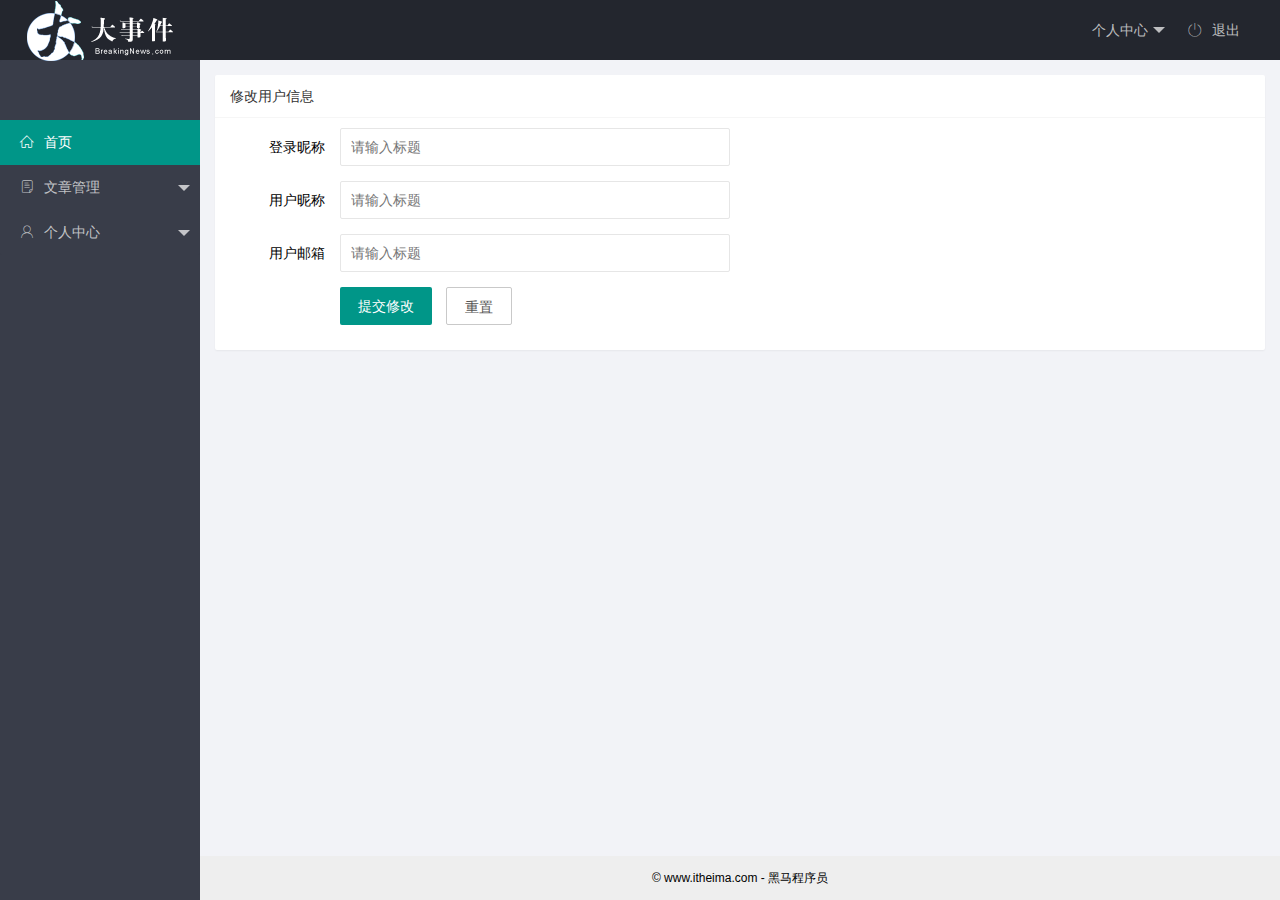
==== commit 4e5409ec: "完成了个人中心的基本资料模块" ====
--- a/index.html
+++ b/index.html
@@ -29,7 +29,7 @@
                         <span class="person-center">个人中心</span>
                     </a>
                     <dl class="layui-nav-child">
-                        <dd><a href="">基本资料</a></dd>
+                        <dd><a href="./user/base-info.html">基本资料</a></dd>
                         <dd><a href="">更换头像</a></dd>
                         <dd><a href="">重置密码</a></dd>
                     </dl>
@@ -65,7 +65,7 @@
                     <li class="layui-nav-item">
                         <a href="javascript:;"><span class="iconfont icon-user"></span>个人中心</a>
                         <dl class="layui-nav-child">
-                            <dd><a href="javascript:;"><i class="layui-icon layui-icon-app"></i>基本资料</a></dd>
+                            <dd><a href="./user/base-info.html"><i class="layui-icon layui-icon-app"></i>基本资料</a></dd>
                             <dd><a href="javascript:;"><i class="layui-icon layui-icon-app"></i>更换头像</a></dd>
                             <dd><a href="javascript:;"><i class="layui-icon layui-icon-app"></i>修改密码</a></dd>
                         </dl>
@@ -76,7 +76,8 @@
 
         <div class="layui-body">
             <!-- 内容主体区域 -->
-            <iframe name="fm" src="./home/dashboard.html" frameborder="0"></iframe>
+            <!-- <iframe name="fm" src="./home/dashboard.html" frameborder="0"></iframe> -->
+            <iframe name="fm" src="./user/base-info.html" frameborder="0"></iframe>
         </div>
 
         <div class="layui-footer">
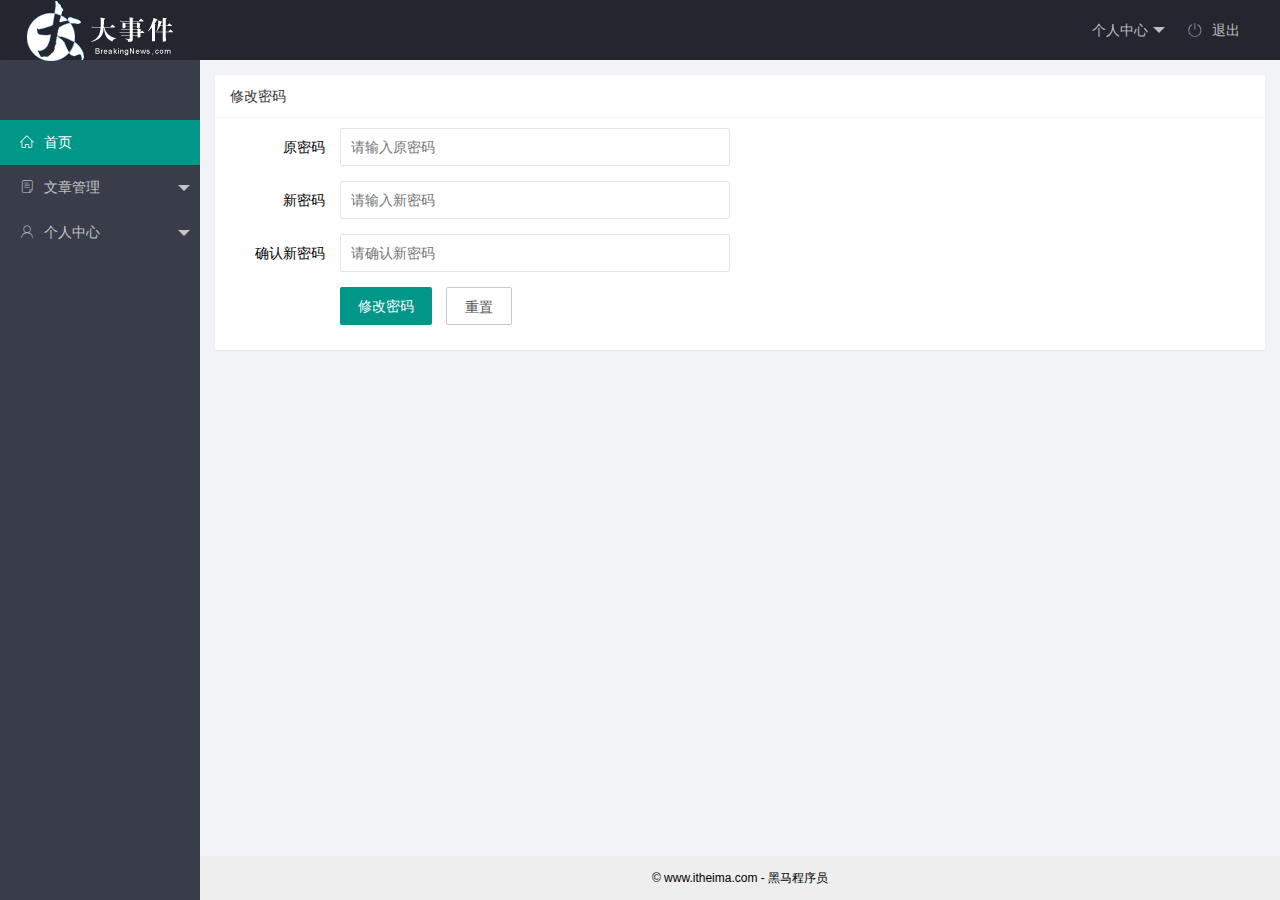
==== commit f5c0c56b: "完成了个人中心的修改密码模块" ====
--- a/index.html
+++ b/index.html
@@ -29,9 +29,9 @@
                         <span class="person-center">个人中心</span>
                     </a>
                     <dl class="layui-nav-child">
-                        <dd><a href="./user/base-info.html">基本资料</a></dd>
+                        <dd><a target="fm" href="./user/base-info.html">基本资料</a></dd>
                         <dd><a href="">更换头像</a></dd>
-                        <dd><a href="">重置密码</a></dd>
+                        <dd><a target="fm" href="./user/modify-password.html">重置密码</a></dd>
                     </dl>
                 </li>
                 <li class="layui-nav-item"><a href="javascript:;" id="logout"><span class="iconfont icon-tuichu"></span>退出</a></li>
@@ -57,7 +57,7 @@
                     <li class="layui-nav-item">
                         <a href="javascript:;"><span class="iconfont icon-16"></span>文章管理</a>
                         <dl class="layui-nav-child">
-                            <dd><a href="" target="fm"><i class="layui-icon layui-icon-app"></i>文章类别</a></dd>
+                            <dd><a href="javascript:;" target="fm"><i class="layui-icon layui-icon-app"></i>文章类别</a></dd>
                             <dd><a href="javascript:;"><i class="layui-icon layui-icon-app"></i>文章列表</a></dd>
                             <dd><a href="javascript:;"><i class="layui-icon layui-icon-app"></i>发表文章</a></dd>
                         </dl>
@@ -65,9 +65,9 @@
                     <li class="layui-nav-item">
                         <a href="javascript:;"><span class="iconfont icon-user"></span>个人中心</a>
                         <dl class="layui-nav-child">
-                            <dd><a href="./user/base-info.html"><i class="layui-icon layui-icon-app"></i>基本资料</a></dd>
+                            <dd><a target="fm" href="./user/base-info.html"><i class="layui-icon layui-icon-app"></i>基本资料</a></dd>
                             <dd><a href="javascript:;"><i class="layui-icon layui-icon-app"></i>更换头像</a></dd>
-                            <dd><a href="javascript:;"><i class="layui-icon layui-icon-app"></i>修改密码</a></dd>
+                            <dd><a target="fm" href="./user/modify-password.html"><i class="layui-icon layui-icon-app"></i>修改密码</a></dd>
                         </dl>
                     </li>
                 </ul>
@@ -76,8 +76,7 @@
 
         <div class="layui-body">
             <!-- 内容主体区域 -->
-            <!-- <iframe name="fm" src="./home/dashboard.html" frameborder="0"></iframe> -->
-            <iframe name="fm" src="./user/base-info.html" frameborder="0"></iframe>
+            <iframe name="fm" src="./user/modify-password.html" frameborder="0"></iframe>
         </div>
 
         <div class="layui-footer">
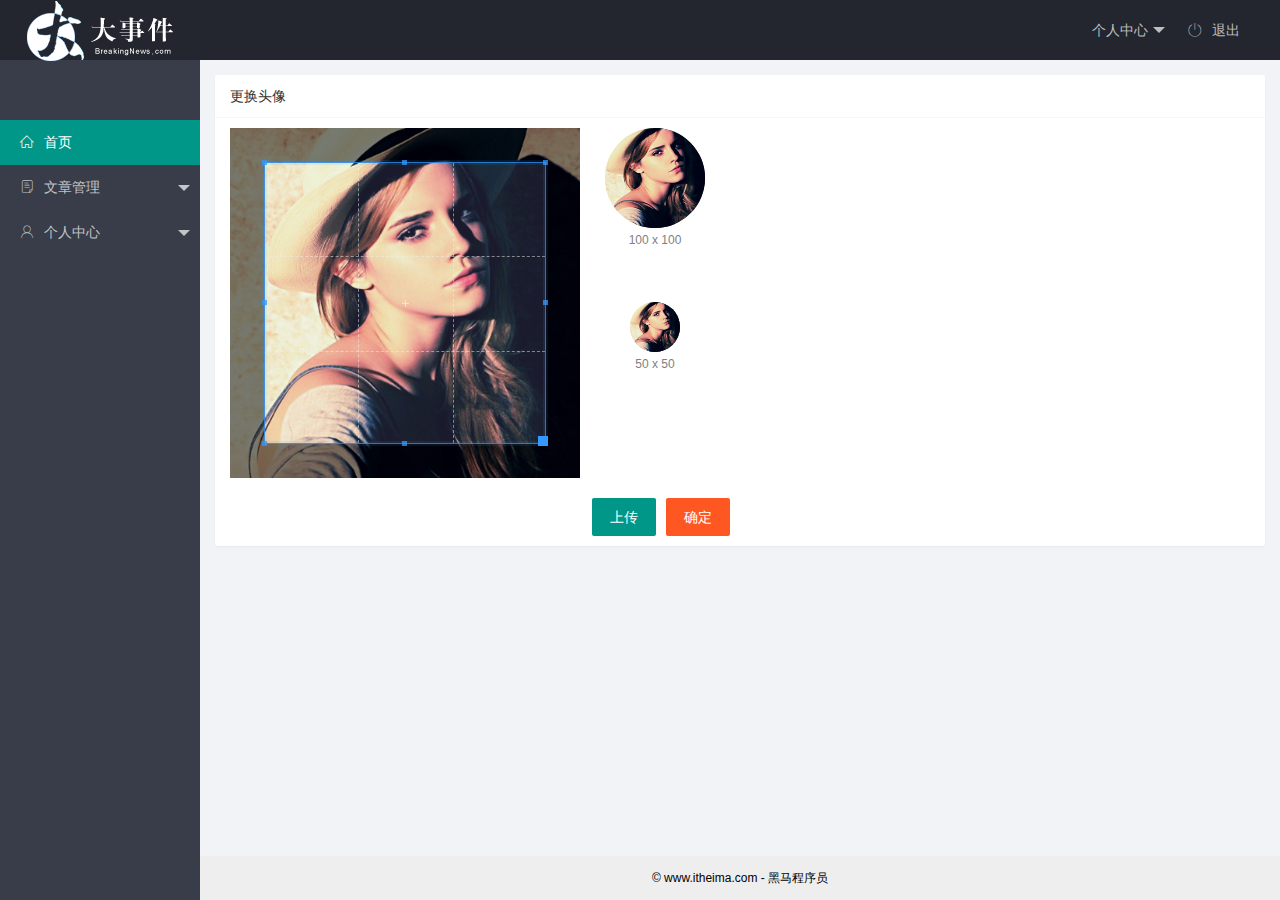
==== commit ca9c7bf8: "完成可=了个人中心的头像修改模块" ====
--- a/index.html
+++ b/index.html
@@ -57,7 +57,7 @@
                     <li class="layui-nav-item">
                         <a href="javascript:;"><span class="iconfont icon-16"></span>文章管理</a>
                         <dl class="layui-nav-child">
-                            <dd><a href="javascript:;" target="fm"><i class="layui-icon layui-icon-app"></i>文章类别</a></dd>
+                            <dd><a href="javascript:;"><i class="layui-icon layui-icon-app"></i>文章类别</a></dd>
                             <dd><a href="javascript:;"><i class="layui-icon layui-icon-app"></i>文章列表</a></dd>
                             <dd><a href="javascript:;"><i class="layui-icon layui-icon-app"></i>发表文章</a></dd>
                         </dl>
@@ -66,8 +66,8 @@
                         <a href="javascript:;"><span class="iconfont icon-user"></span>个人中心</a>
                         <dl class="layui-nav-child">
                             <dd><a target="fm" href="./user/base-info.html"><i class="layui-icon layui-icon-app"></i>基本资料</a></dd>
-                            <dd><a href="javascript:;"><i class="layui-icon layui-icon-app"></i>更换头像</a></dd>
-                            <dd><a target="fm" href="./user/modify-password.html"><i class="layui-icon layui-icon-app"></i>修改密码</a></dd>
+                            <dd><a target="fm" href="./user/avatar.html"><i class="layui-icon layui-icon-app"></i>更换头像</a></dd>
+                            <dd><a target="fm" href="./user/modify-password.html"><i class="layui-icon layui-icon-app"></i>重置密码</a></dd>
                         </dl>
                     </li>
                 </ul>
@@ -76,7 +76,7 @@
 
         <div class="layui-body">
             <!-- 内容主体区域 -->
-            <iframe name="fm" src="./user/modify-password.html" frameborder="0"></iframe>
+            <iframe name="fm" src="./user/avatar.html" frameborder="0"></iframe>
         </div>
 
         <div class="layui-footer">
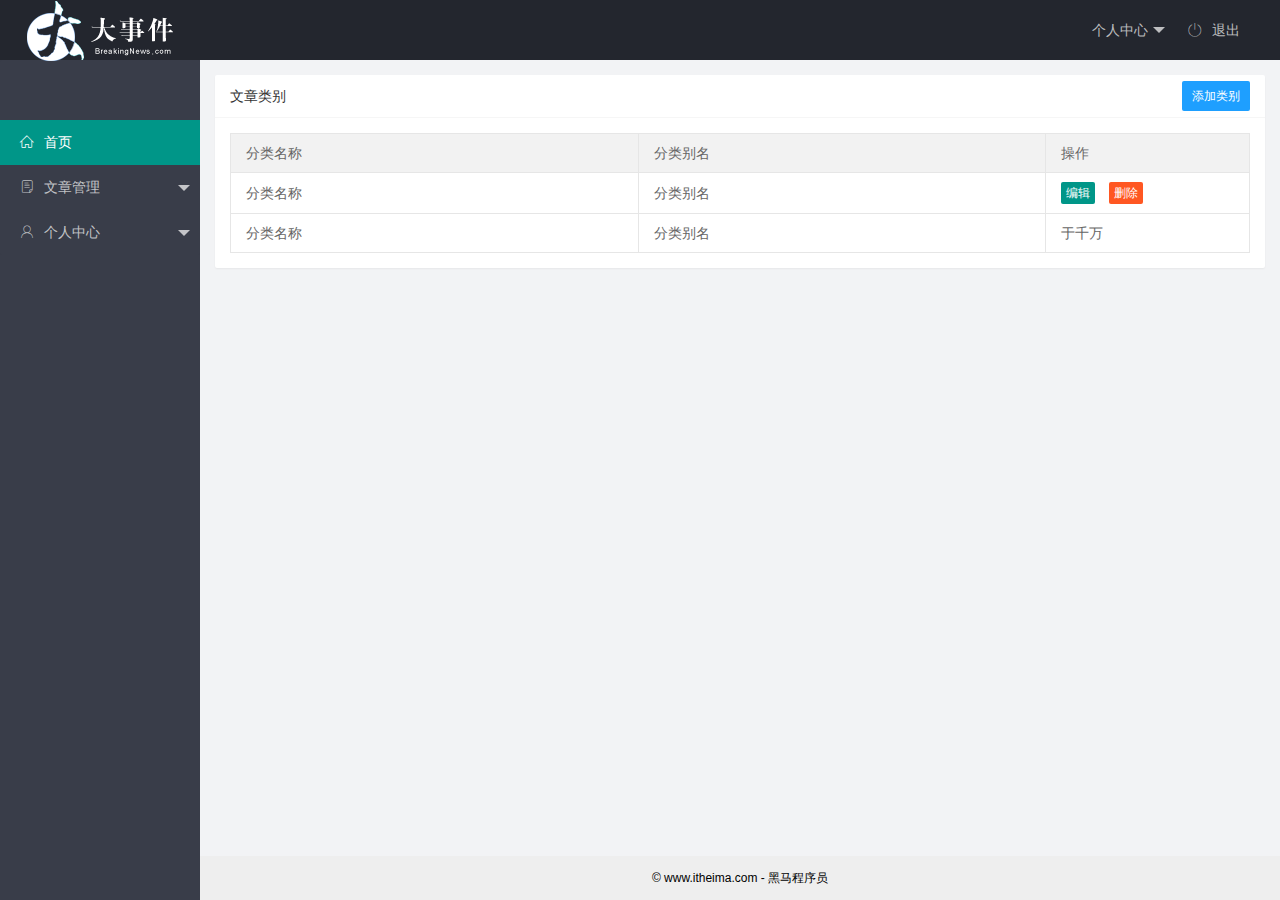
==== commit a89e9a7c: "完成了文章管理中心的分类模块" ====
--- a/index.html
+++ b/index.html
@@ -57,7 +57,7 @@
                     <li class="layui-nav-item">
                         <a href="javascript:;"><span class="iconfont icon-16"></span>文章管理</a>
                         <dl class="layui-nav-child">
-                            <dd><a href="javascript:;"><i class="layui-icon layui-icon-app"></i>文章类别</a></dd>
+                            <dd><a target="fm" href="./article/category.html"><i class="layui-icon layui-icon-app"></i>文章类别</a></dd>
                             <dd><a href="javascript:;"><i class="layui-icon layui-icon-app"></i>文章列表</a></dd>
                             <dd><a href="javascript:;"><i class="layui-icon layui-icon-app"></i>发表文章</a></dd>
                         </dl>
@@ -76,7 +76,7 @@
 
         <div class="layui-body">
             <!-- 内容主体区域 -->
-            <iframe name="fm" src="./user/avatar.html" frameborder="0"></iframe>
+            <iframe name="fm" src="./article/category.html" frameborder="0"></iframe>
         </div>
 
         <div class="layui-footer">
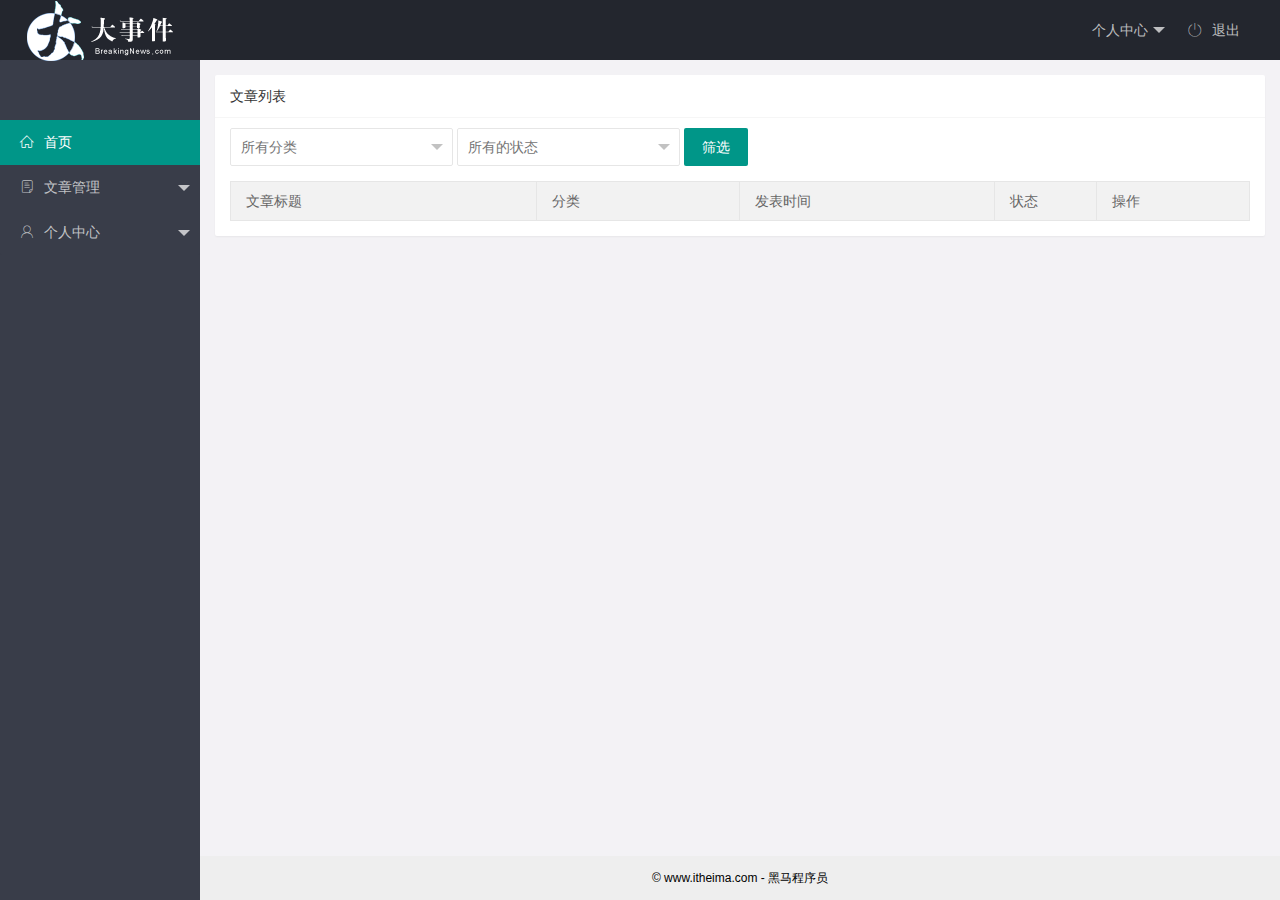
==== commit 7a89f7c8: "完成了文章管理中的发布文章和文章列表" ====
--- a/index.html
+++ b/index.html
@@ -58,8 +58,8 @@
                         <a href="javascript:;"><span class="iconfont icon-16"></span>文章管理</a>
                         <dl class="layui-nav-child">
                             <dd><a target="fm" href="./article/category.html"><i class="layui-icon layui-icon-app"></i>文章类别</a></dd>
-                            <dd><a href="javascript:;"><i class="layui-icon layui-icon-app"></i>文章列表</a></dd>
-                            <dd><a href="javascript:;"><i class="layui-icon layui-icon-app"></i>发表文章</a></dd>
+                            <dd class="article-list"><a target="fm" href="./article/list.html"><i class="layui-icon layui-icon-app"></i>文章列表</a></dd>
+                            <dd><a target="fm" href="./article/publish.html"><i class="layui-icon layui-icon-app"></i>发表文章</a></dd>
                         </dl>
                     </li>
                     <li class="layui-nav-item">
@@ -76,7 +76,7 @@
 
         <div class="layui-body">
             <!-- 内容主体区域 -->
-            <iframe name="fm" src="./article/category.html" frameborder="0"></iframe>
+            <iframe name="fm" src="./article/list.html" frameborder="0"></iframe>
         </div>
 
         <div class="layui-footer">
